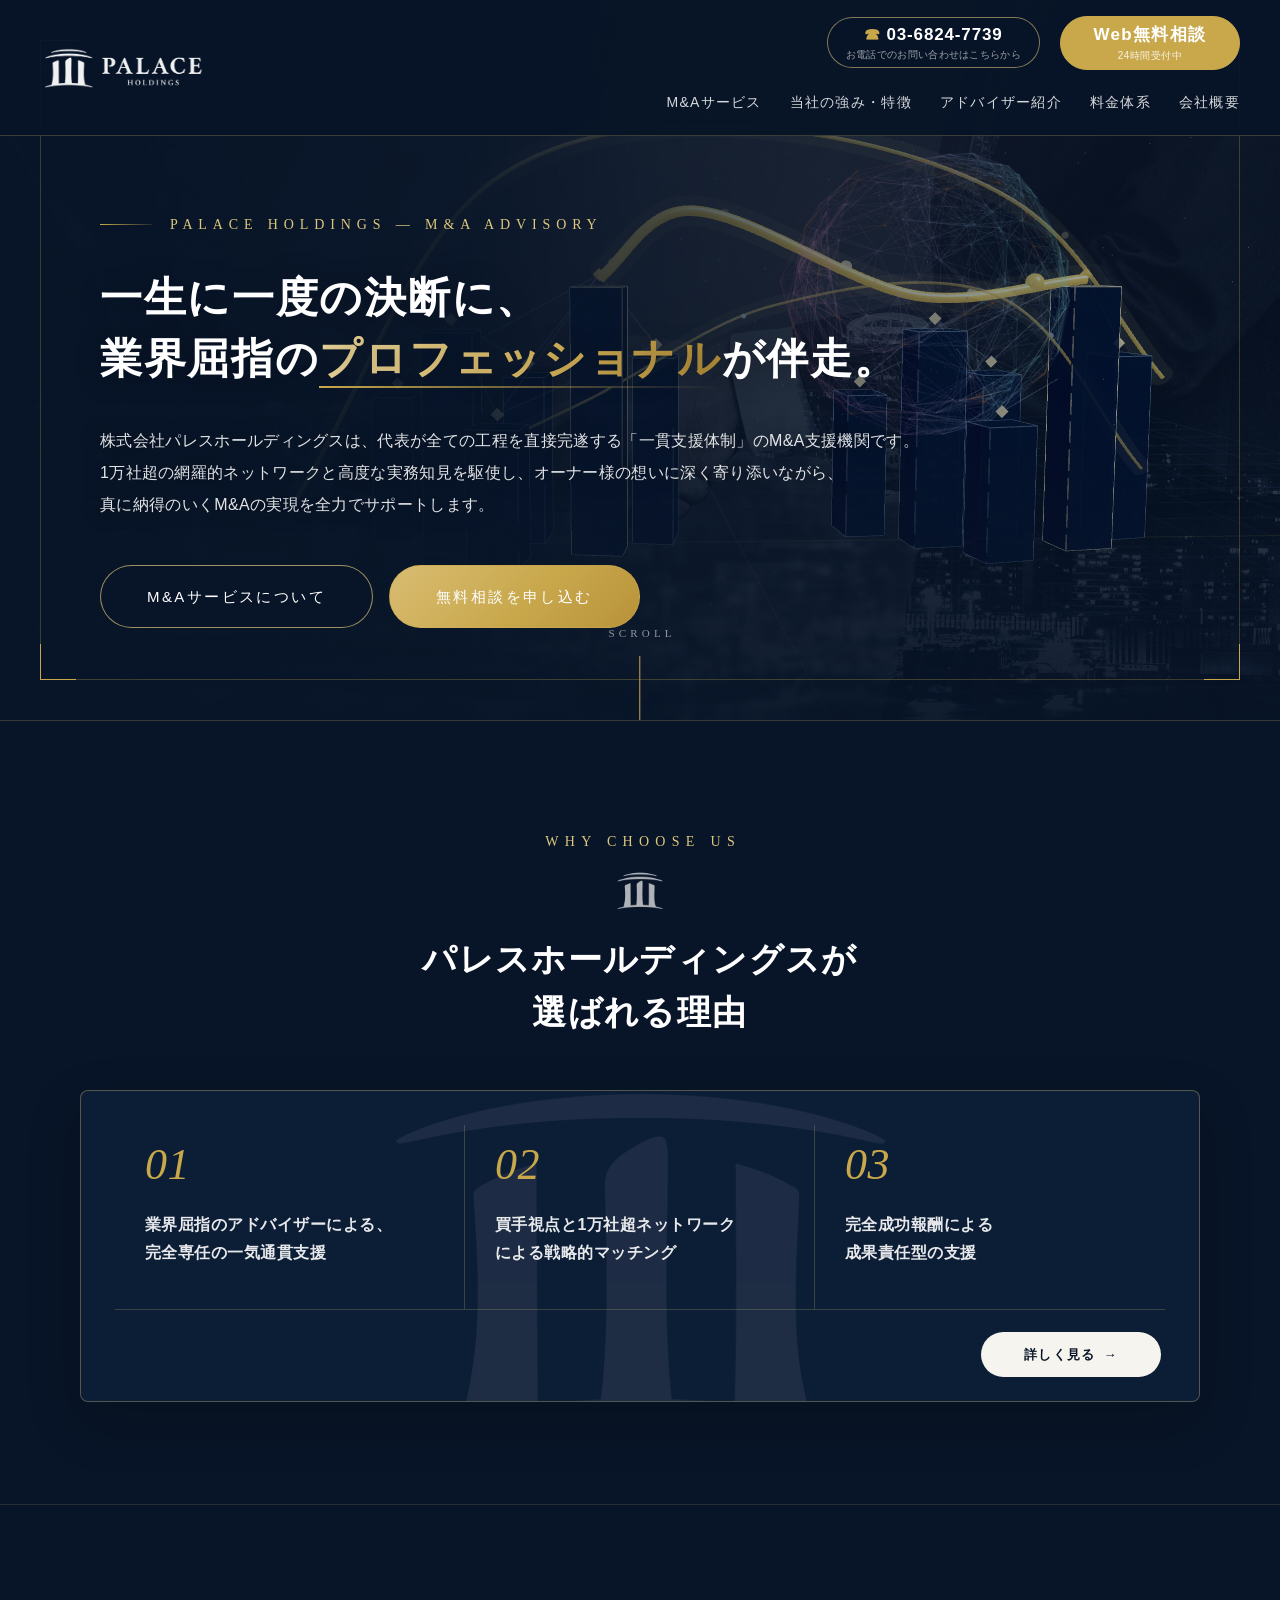
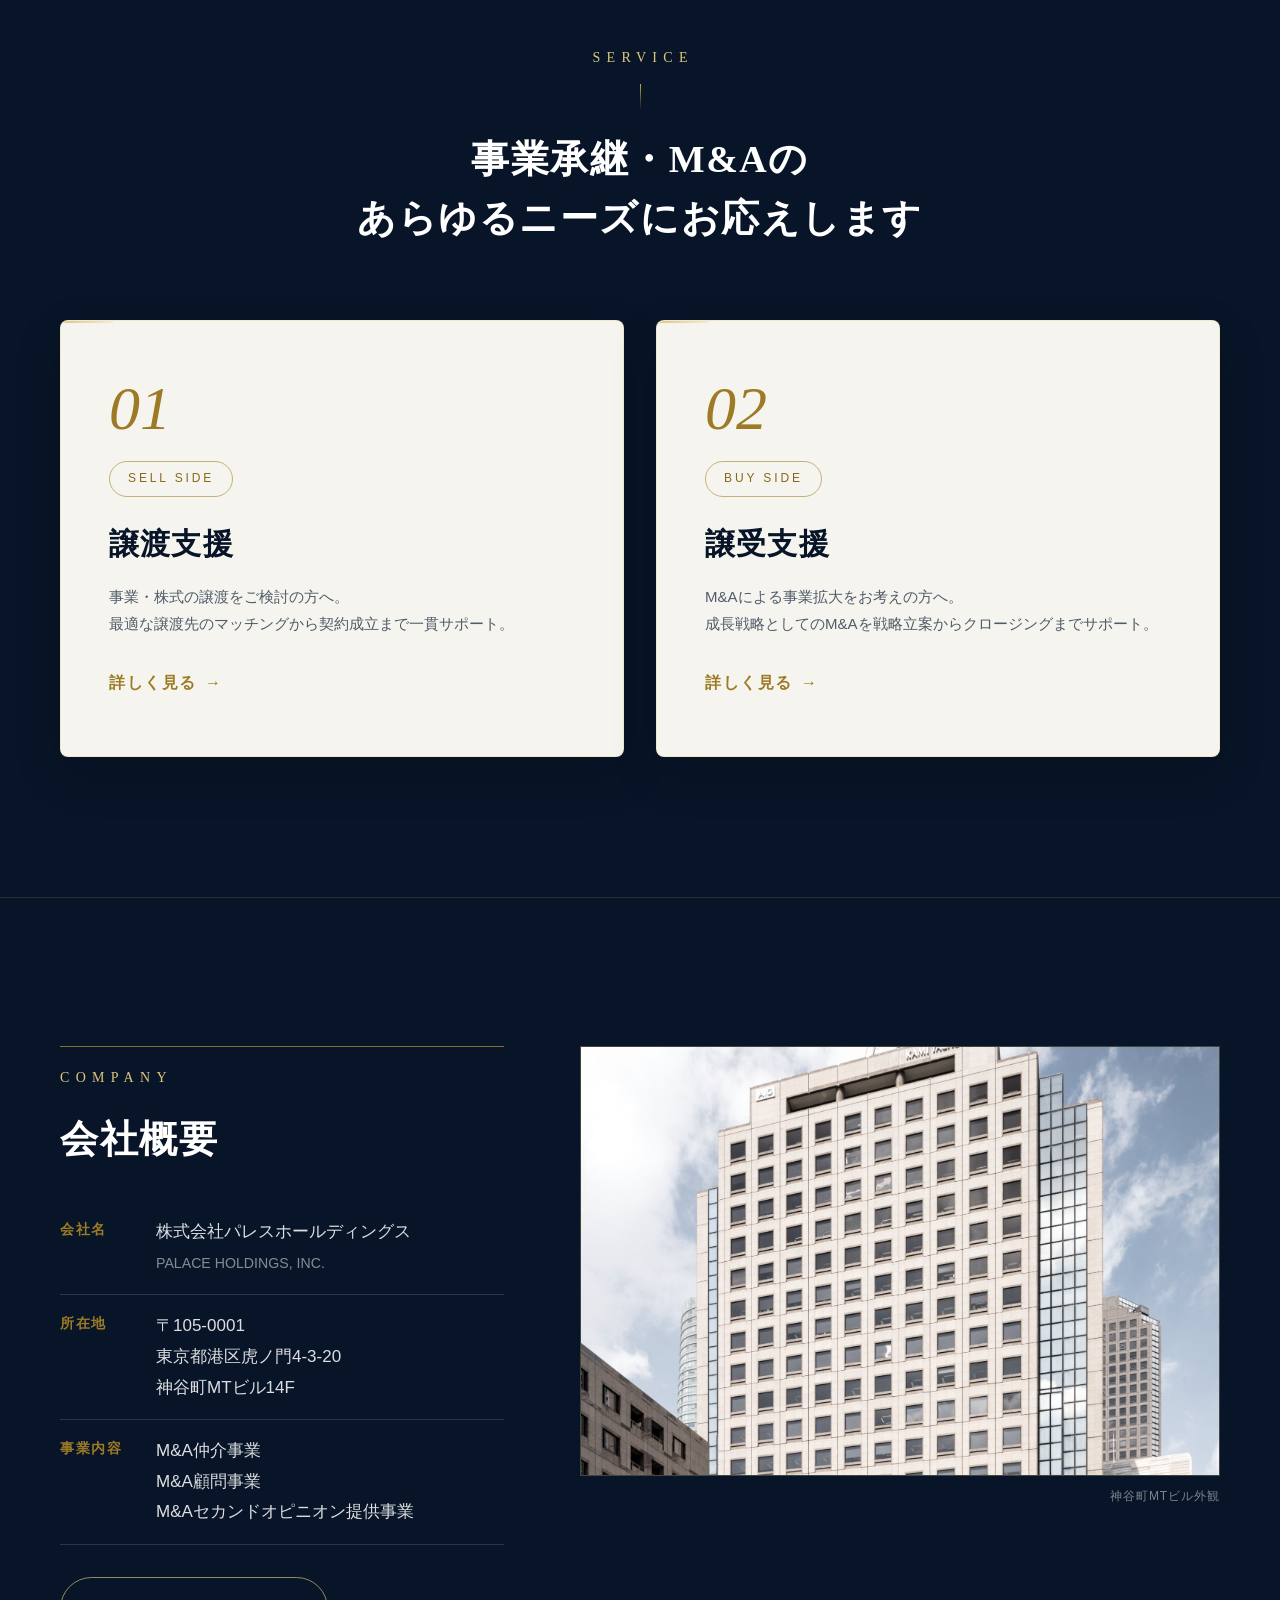
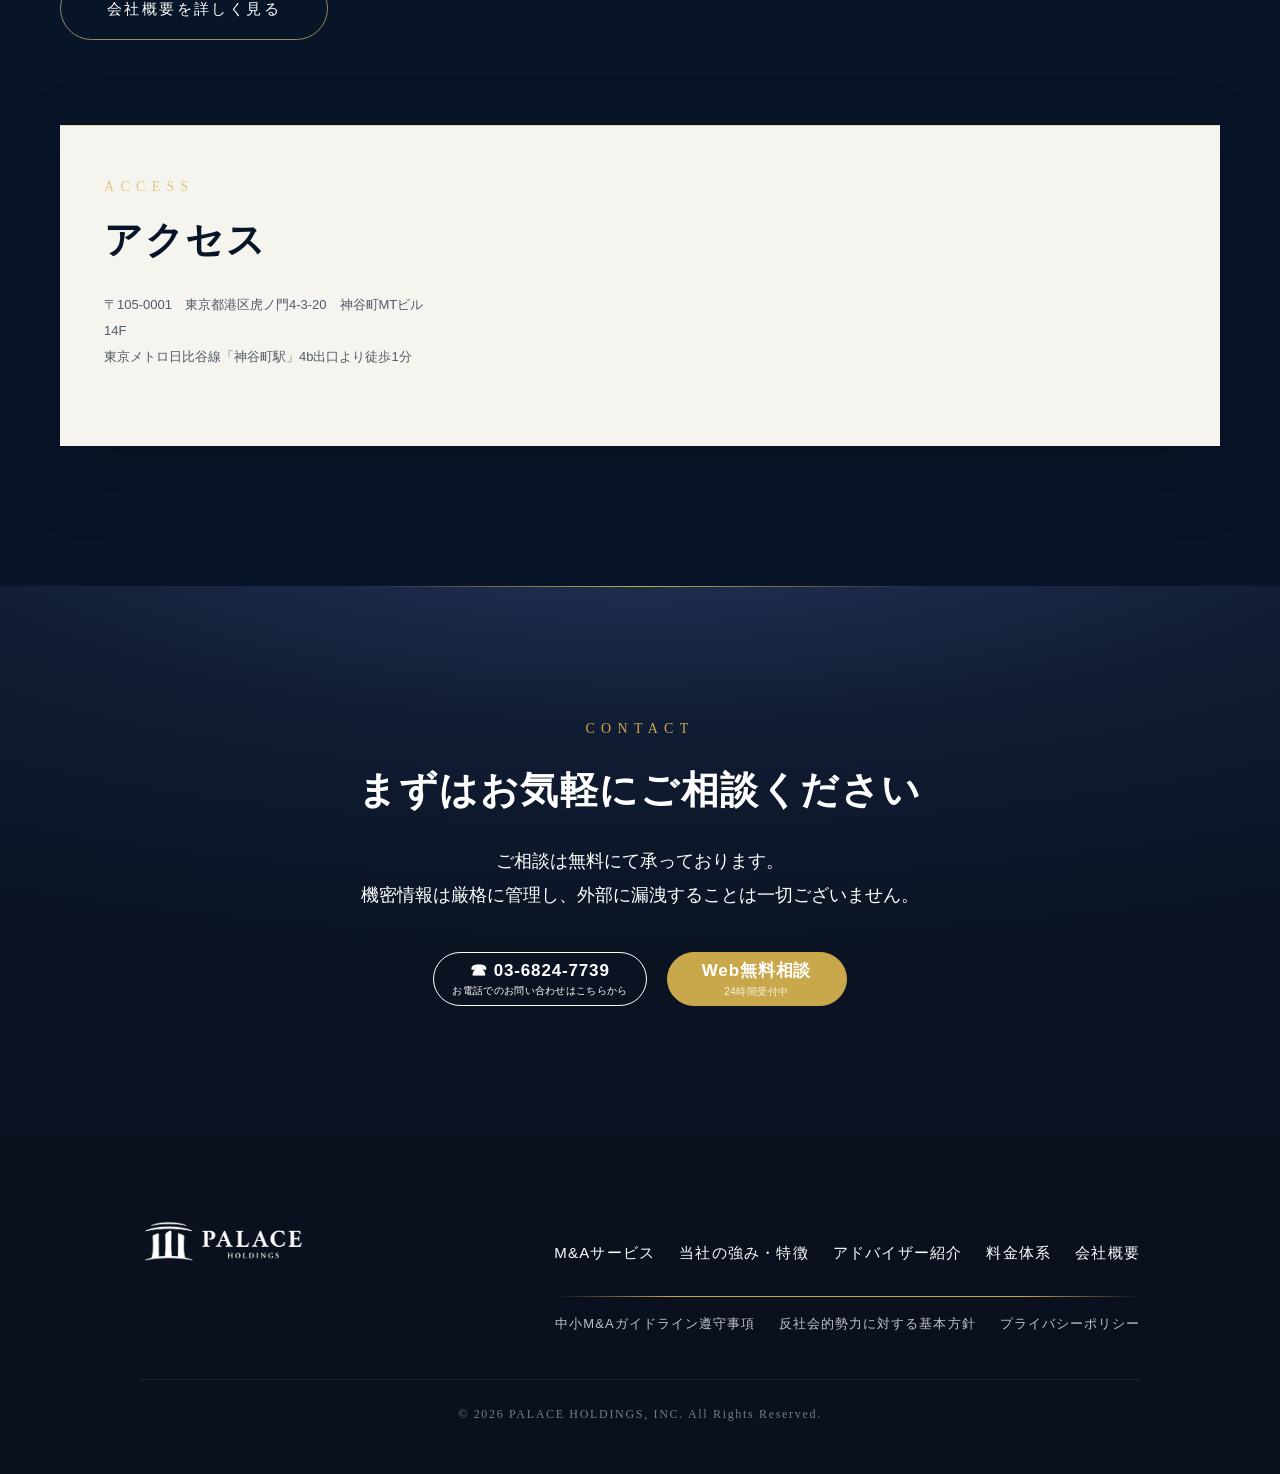
==== index.html @ 2674eb7e "Add files via upload" ====
<!DOCTYPE html>
<html lang="ja">
<head>
  <!-- Google tag (gtag.js) -->
  <script async src="https://www.googletagmanager.com/gtag/js?id=G-W23X70DLMN"></script>
  <script>
    window.dataLayer = window.dataLayer || [];
    function gtag(){dataLayer.push(arguments);}
    gtag('js', new Date());
    gtag('config', 'G-W23X70DLMN');
  </script>
  <meta charset="UTF-8">
  <meta name="viewport" content="width=device-width, initial-scale=1.0">
  <meta http-equiv="Content-Security-Policy" content="default-src 'self'; script-src 'self' 'unsafe-inline' https://www.googletagmanager.com https://www.google-analytics.com; style-src 'self' 'unsafe-inline' https://fonts.googleapis.com; font-src 'self' https://fonts.gstatic.com; img-src 'self' data: https:; frame-src https://www.google.com https://docs.google.com; connect-src 'self' https://www.google-analytics.com https://www.googletagmanager.com https://*.analytics.google.com;">
  <meta http-equiv="X-Content-Type-Options" content="nosniff">
  <meta name="referrer" content="strict-origin-when-cross-origin">
  <title>【V4プレビュー】株式会社パレスホールディングス | M&A仲介・顧問事業</title>
  <link rel="preconnect" href="https://fonts.googleapis.com">
  <link rel="preconnect" href="https://fonts.gstatic.com" crossorigin>
  <link href="https://fonts.googleapis.com/css2?family=Cormorant+Garamond:ital,wght@0,400;0,500;0,600;0,700;1,400;1,500&family=Shippori+Mincho:wght@500;600;700&family=Noto+Sans+JP:wght@400;500;700&display=swap" rel="stylesheet">
  <link rel="stylesheet" href="css/style.css">
  <link rel="stylesheet" href="css/v4-3d.css">
  <link rel="icon" type="image/png" href="assets/images/ico_PALACE_LOGO.png">
  <link rel="apple-touch-icon" href="assets/images/ico_PALACE_LOGO.png">
</head>
<body>

<header>
  <a href="index.html" class="header-logo">
    <img src="assets/images/企業ロゴ_透過_文字白.png" alt="PALACE HOLDINGS">
  </a>
  <button class="nav-toggle" id="navToggle" aria-label="メニュー"><span></span><span></span><span></span></button>
  <div class="header-right">
    <div class="header-cta">
      <div class="header-tel-block">
        <a href="tel:0368247739" class="header-tel">03-6824-7739</a>
        <span class="header-tel-sub">お電話でのお問い合わせはこちらから</span>
      </div>
      <a href="contact.html" class="header-consult-btn">Web無料相談<span class="header-consult-sub">24時間受付中</span></a>
    </div>
    <nav>
      <ul>
        <li><a href="service.html">M&amp;Aサービス</a></li>
        <li><a href="strengths.html">当社の強み・特徴</a></li>
        <li><a href="advisor.html">アドバイザー紹介</a></li>
        <li><a href="fee.html">料金体系</a></li>
        <li><a href="company.html">会社概要</a></li>
      </ul>
    </nav>
  </div>
</header>

<!-- モバイル用ナビ -->
<div class="mobile-nav" id="mobileNav">
  <ul>
    <li><a href="service.html">M&amp;Aサービス</a></li>
    <li><a href="strengths.html">当社の強み・特徴</a></li>
    <li><a href="advisor.html">アドバイザー紹介</a></li>
    <li><a href="fee.html">料金体系</a></li>
    <li><a href="company.html">会社概要</a></li>
  </ul>
  <div class="mobile-nav-cta">
    <a href="contact.html" class="mobile-nav-consult-btn">Web無料相談</a>
  </div>
</div>

<!-- HERO -->
<section class="hero">
  <div class="hero-3d" aria-hidden="true">
    <canvas id="hero3dCanvas"></canvas>
    <div class="hero-3d-fallback"><span></span><span></span></div>
  </div>
  <div class="hero-frame-border"></div>
  <div class="hero-frame-corner tl"></div><div class="hero-frame-corner tr"></div>
  <div class="hero-frame-corner bl"></div><div class="hero-frame-corner br"></div>
  <div class="hero-inner">
    <div class="hero-content">
      <p class="hero-kicker">Palace Holdings — M&amp;A Advisory</p>
      <h1 class="hero-title">
        一生に一度の決断に、<br>
        業界屈指の<span>プロフェッショナル</span>が伴走。
      </h1>
      <p class="hero-desc">
        株式会社パレスホールディングスは、代表が全ての工程を直接完遂する「一貫支援体制」のM&amp;A支援機関です。<br>
        1万社超の網羅的ネットワークと高度な実務知見を駆使し、オーナー様の想いに深く寄り添いながら、<br class="pc-only">真に納得のいくM&amp;Aの実現を全力でサポートします。
      </p>
      <div class="hero-btns">
        <a href="service.html" class="btn btn-outline-white">M&amp;Aサービスについて</a>
        <a href="contact.html" class="btn btn-gold">無料相談を申し込む</a>
      </div>
    </div>
  </div>
  <div class="hero-scroll" aria-hidden="true"><span>Scroll</span></div>
</section>

<!-- STRENGTHS -->
<section class="section strengths-section">
  <div class="section-inner">
    <div class="section-header center fade-in">
      <span class="section-label">Why Choose Us</span>
      <h2 class="section-title">パレスホールディングスが<br>選ばれる理由</h2>
    </div>
    <div class="strengths-box fade-in fade-in-delay-1">
      <div class="strengths-box-item"><span class="strengths-box-num">01</span><span class="strengths-box-copy">業界屈指のアドバイザーによる、<br class="pc-only">完全専任の一気通貫支援</span></div>
      <div class="strengths-box-item"><span class="strengths-box-num">02</span><span class="strengths-box-copy">買手視点と1万社超ネットワーク<br class="pc-only">による戦略的マッチング</span></div>
      <div class="strengths-box-item"><span class="strengths-box-num">03</span><span class="strengths-box-copy">完全成功報酬による<br class="pc-only">成果責任型の支援</span></div>
      <div style="text-align:right;margin-top:20px;"><a href="strengths.html" class="service-card-link">詳しく見る</a></div>
    </div>
  </div>
</section>

<!-- SERVICE -->
<section class="section service-section">
  <div class="section-inner">
    <div class="section-header center fade-in">
      <span class="section-label">Service</span>
      <h2 class="section-title">事業承継・M&Aの<br>あらゆるニーズにお応えします</h2>
    </div>
    <div class="service-grid">
      <div class="service-card fade-in">
        <div class="service-card-num">01</div>
        <span class="service-card-tag">SELL SIDE</span>
        <h3 class="service-card-title">譲渡支援</h3>
        <p class="service-card-sub">事業・株式の譲渡をご検討の方へ。<br>最適な譲渡先のマッチングから契約成立まで一貫サポート。</p>
        <a href="service.html#sell" class="service-card-link">詳しく見る</a>
      </div>
      <div class="service-card fade-in fade-in-delay-1">
        <div class="service-card-num">02</div>
        <span class="service-card-tag">BUY SIDE</span>
        <h3 class="service-card-title">譲受支援</h3>
        <p class="service-card-sub">M&Aによる事業拡大をお考えの方へ。<br>成長戦略としてのM&Aを戦略立案からクロージングまでサポート。</p>
        <a href="service.html#buy" class="service-card-link">詳しく見る</a>
      </div>
    </div>
  </div>
</section>

<!-- COMPANY OVERVIEW -->
<section class="section company-section">
  <div class="section-inner">
    <div class="company-grid-top">
      <div class="company-summary fade-in">
        <span class="section-label">Company</span>
        <h2 class="section-title" style="margin-bottom:32px;">会社概要</h2>
        <table class="company-table">
          <tr>
            <th>会社名</th>
            <td style="white-space:nowrap;">株式会社パレスホールディングス<br><small style="color:#999;">PALACE HOLDINGS, INC.</small></td>
          </tr>
          <tr>
            <th>所在地</th>
            <td>〒105-0001<br>東京都港区虎ノ門4-3-20<br>神谷町MTビル14F</td>
          </tr>
          <tr>
            <th>事業内容</th>
            <td style="white-space:nowrap;">M&amp;A仲介事業<br>M&amp;A顧問事業<br>M&amp;Aセカンドオピニオン提供事業</td>
          </tr>
        </table>
        <div style="margin-top:32px;">
          <a href="company.html" class="btn btn-outline-navy">会社概要を詳しく見る</a>
        </div>
      </div>
      <div class="company-access fade-in fade-in-delay-1">
        <span class="section-label">Access</span>
        <h2 class="section-title" style="margin-bottom:32px;">アクセス</h2>
        <p style="font-size:13px;color:#555;margin-bottom:12px;">〒105-0001　東京都港区虎ノ門4-3-20　神谷町MTビル14F<br>東京メトロ日比谷線「神谷町駅」4b出口より徒歩1分</p>
        <div class="company-map" style="overflow:hidden;height:280px;">
          <iframe src="https://www.google.com/maps/embed?pb=!1m18!1m12!1m3!1d3241.54827417036!2d139.74195147710373!3d35.66349963094568!2m3!1f0!2f0!3f0!3m2!1i1024!2i768!4f13.1!3m3!1m2!1s0x60188b0036cb3ebf%3A0x29ab6bb81b6a5f85!2z44ix44OR44Os44K544Ob44O844Or44OH44Kj44Oz44Kw44K5!5e0!3m2!1sja!2sjp!4v1775643351491!5m2!1sja!2sjp" width="100%" height="280" style="border:0;display:block;" allowfullscreen="" loading="lazy" referrerpolicy="no-referrer-when-downgrade"></iframe>
        </div>
      </div>
      <div class="company-visual fade-in fade-in-delay-2">
        <div class="zoom-img">
          <img src="assets/images/ビル画像.jpg" alt="神谷町MTビル">
        </div>
        <p style="font-size:12px;color:#888;margin-top:8px;text-align:center;">神谷町MTビル外観</p>
      </div>
    </div>
  </div>
</section>

<!-- CTA -->
<section class="cta-section">
  <div class="section-inner">
    <span class="section-label fade-in" style="color:var(--gold);text-align:center;display:block;">Contact</span>
    <h2 class="section-title white fade-in">まずはお気軽にご相談ください</h2>
    <p class="section-lead white fade-in fade-in-delay-1">ご相談は無料にて承っております。<br>機密情報は厳格に管理し、外部に漏洩することは一切ございません。</p>
    <div class="cta-btns" style="margin-top:40px;">
      <a href="tel:0368247739" class="cta-tel-block">
        <span class="cta-tel-num">☎ 03-6824-7739</span>
        <span>お電話でのお問い合わせはこちらから</span>
      </a>
      <a href="contact.html" class="cta-consult-btn">Web無料相談<span class="cta-consult-sub">24時間受付中</span></a>
    </div>
  </div>
</section>

<footer>
  <div class="footer-inner">
    <div class="footer-logo">
      <img src="assets/images/企業ロゴ_透過_文字白.png" alt="PALACE HOLDINGS" style="height:90px;width:auto;">
    </div>
    <nav class="footer-nav footer-nav-main">
      <a href="service.html">M&amp;Aサービス</a>
      <a href="strengths.html">当社の強み・特徴</a>
      <a href="advisor.html">アドバイザー紹介</a>
      <div class="footer-nav-inline">
        <a href="fee.html">料金体系</a>
        <a href="company.html">会社概要</a>
      </div>
    </nav>
    <nav class="footer-nav footer-nav-sub">
      <a href="guideline.html">中小M&amp;Aガイドライン遵守事項</a>
      <a href="antisocial.html">反社会的勢力に対する基本方針</a>
      <a href="privacy.html">プライバシーポリシー</a>
    </nav>
    <div class="footer-copy">© 2026 PALACE HOLDINGS, INC. All Rights Reserved.</div>
  </div>
</footer>

<a href="contact.html" class="mobile-bottom-banner">
  <span class="mbb-icon">&#9993;</span>
  <span class="mbb-text">
    <span class="mbb-sub">秘密厳守・ご相談無料</span>
    <span class="mbb-main">譲渡・譲受のお問い合わせはこちら</span>
  </span>
  <span class="mbb-arrow">&#10132;</span>
</a>

<script type="module" src="assets/js/v4-hero.js"></script>
<script>
  document.getElementById("navToggle").addEventListener("click",function(){
    document.getElementById("mobileNav").classList.toggle("open");
  });
  var mbb=document.querySelector(".mobile-bottom-banner");
  if(mbb){window.addEventListener("scroll",function(){mbb.classList.toggle("visible",window.scrollY>200);});}

  // Scroll fade-in
  var fadeEls=document.querySelectorAll(".fade-in");
  if(fadeEls.length){
    var obs=new IntersectionObserver(function(entries){
      entries.forEach(function(e){if(e.isIntersecting){e.target.classList.add("visible");obs.unobserve(e.target);}});
    },{threshold:0.15});
    fadeEls.forEach(function(el){obs.observe(el);});
  }
</script>
</body>
</html>
---- css/style.css ----
/* ===== RESET & BASE ===== */
*, *::before, *::after { box-sizing: border-box; margin: 0; padding: 0; }

/* ===== RESPONSIVE HELPERS ===== */
.sp-only { display: none; }
.pc-only { display: inline; }
@media (max-width: 900px) {
  .sp-only { display: inline; }
  .pc-only { display: none; }
}

/* ===== HOVER ZOOM IMAGE ===== */
.zoom-img {
  overflow: hidden;
  display: block;
}
.zoom-img img {
  transition: transform 0.6s cubic-bezier(0.2, 0.8, 0.2, 1);
  display: block;
  width: 100%;
}
.zoom-img:hover img {
  transform: scale(1.08);
}


/* ===== SCROLL FADE-IN ===== */
.fade-in {
  opacity: 0;
  transform: translateY(30px);
  transition: opacity 0.8s ease, transform 0.8s ease;
}
.fade-in.visible {
  opacity: 1;
  transform: translateY(0);
}
.fade-in-delay-1 { transition-delay: 0.15s; }
.fade-in-delay-2 { transition-delay: 0.3s; }
.fade-in-delay-3 { transition-delay: 0.45s; }

:root {
  --navy: #1B2A4A;
  --navy-light: #243660;
  --navy-deep: #101C33;
  --ink: #0B1322;
  --gold: #C9A84C;
  --gold-light: #e0c070;
  --gold-champagne: #DCC078;
  --white: #FFFFFF;
  --gray-light: #F6F4EE;
  --paper: #F6F4EE;
  --gray: #888;
  --text: #333;
  --hairline: rgba(11, 19, 34, 0.09);
  --font-ja: 'Noto Sans JP', 'Hiragino Kaku Gothic ProN', sans-serif;
  --font-en: 'Cormorant Garamond', 'Georgia', serif;
  --font-serif-ja: 'Shippori Mincho', 'Yu Mincho', 'Hiragino Mincho ProN', serif;
  --font-num: 'Arial', 'Helvetica Neue', sans-serif;
}

html { scroll-behavior: smooth; }

body {
  font-family: var(--font-ja);
  color: var(--text);
  line-height: 1.8;
  font-size: 22px;
}

img { max-width: 100%; display: block; }
a { text-decoration: none; color: inherit; }
ul { list-style: none; }

/* ===== TYPOGRAPHY ===== */
.en { font-family: var(--font-en); }
.section-label {
  font-family: var(--font-en);
  font-size: 22px;
  font-weight: 400;
  letter-spacing: 0.3em;
  color: var(--gold);
  text-transform: uppercase;
  display: block;
  margin-bottom: 16px;
}
.section-title {
  font-size: 34px;
  font-weight: 700;
  color: var(--navy);
  line-height: 1.5;
  margin-bottom: 24px;
}
.section-title.white { color: var(--white); }
.section-lead {
  font-size: 18px;
  color: #555;
  line-height: 1.9;
  max-width: 600px;
}
.section-lead.white { color: var(--white); }

/* ===== BUTTON ===== */
.btn {
  display: inline-block;
  padding: 18px 48px;
  font-size: 17px;
  font-weight: 700;
  letter-spacing: 0.1em;
  border: 1px solid transparent;
  border-radius: 60px;
  cursor: pointer;
  transition: transform 0.3s ease, box-shadow 0.3s ease, background 0.3s ease, color 0.3s ease, border-color 0.3s ease;
  font-family: var(--font-ja);
}
.btn:hover {
  transform: scale(1.04);
  box-shadow: 0 10px 28px rgba(0,0,0,0.22);
}

/* 全ボタン共通の hover 拡大効果 */
.header-tel-block,
.header-consult-btn,
.cta-tel-block,
.cta-consult-btn {
  transition: transform 0.3s ease, box-shadow 0.3s ease, background 0.3s ease, border-color 0.3s ease, color 0.3s ease;
}
.header-tel-block:hover,
.header-consult-btn:hover,
.cta-tel-block:hover,
.cta-consult-btn:hover {
  transform: scale(1.04);
  box-shadow: 0 10px 28px rgba(0,0,0,0.22);
}
.btn-gold {
  background: var(--gold);
  color: var(--white);
  border-color: var(--gold);
}
.btn-gold:hover {
  background: var(--gold-light);
  border-color: var(--gold-light);
}
.btn-outline-white {
  background: transparent;
  color: var(--white);
  border-color: var(--white);
}
.btn-outline-white:hover {
  background: var(--white);
  color: var(--navy);
}
.btn-outline-navy {
  background: transparent;
  color: var(--navy);
  border-color: var(--navy);
}
.btn-outline-navy:hover {
  background: var(--navy);
  color: var(--white);
}

/* ===== HEADER ===== */
header {
  position: fixed;
  top: 0; left: 0; right: 0;
  z-index: 100;
  background: var(--white);
  display: flex;
  align-items: center;
  padding: 0 40px;
  justify-content: space-between;
  box-shadow: 0 2px 20px rgba(0,0,0,0.08);
  min-height: 60px;
}
.header-logo {
  display: flex;
  align-items: center;
  flex-shrink: 0;
}
.header-logo img {
  height: 50px;
  width: auto;
  display: block;
}
/* 右側ブロック（ナビ＋CTA）*/
.header-right {
  display: flex;
  flex-direction: column;
  align-items: flex-end;
  gap: 10px;
  padding: 16px 0;
}
nav ul {
  display: flex;
  gap: 28px;
  align-items: center;
}
nav ul li a {
  color: var(--navy);
  font-size: 16px;
  font-weight: 500;
  letter-spacing: 0.05em;
  transition: color 0.2s;
  white-space: nowrap;
}
nav ul li a:hover { color: var(--gold); }
/* ヘッダー CTAブロック */
.header-cta {
  display: flex;
  align-items: center;
  gap: 20px;
}
.header-tel-block {
  text-align: center;
  line-height: 1.3;
  border: 2px solid var(--navy);
  border-radius: 60px;
  padding: 6px 18px;
  display: flex;
  flex-direction: column;
  align-items: center;
  justify-content: center;
  min-height: 44px;
  min-width: 180px;
  transition: all 0.4s ease;
}
.header-tel {
  font-family: var(--font-ja);
  font-size: 17px;
  color: var(--navy);
  font-weight: 700;
  letter-spacing: 0.05em;
  display: block;
}
.header-tel::before { content: '☎ '; color: var(--gold); font-size: 16px; }
.header-tel:hover { color: var(--gold); }
.header-tel-sub {
  display: block;
  font-size: 10px;
  color: #555;
  margin-top: 2px;
  letter-spacing: 0.03em;
  white-space: nowrap;
}
.header-consult-btn {
  background: var(--navy);
  color: var(--white);
  padding: 6px 18px;
  font-size: 17px;
  font-weight: 700;
  letter-spacing: 0.05em;
  transition: all 0.4s ease;
  display: flex;
  flex-direction: column;
  align-items: center;
  justify-content: center;
  text-align: center;
  border: 2px solid var(--navy);
  border-radius: 60px;
  line-height: 1.4;
  min-height: 44px;
  min-width: 180px;
}
.header-consult-btn:hover { background: var(--gold); border-color: var(--gold); }
.header-consult-sub {
  display: block;
  font-size: 10px;
  font-weight: 400;
  letter-spacing: 0.05em;
  color: var(--white);
  margin-top: 2px;
}

/* ===== HERO ===== */
.hero {
  min-height: 100vh;
  display: flex;
  align-items: center;
  position: relative;
  overflow: hidden;
  padding-top: 120px;
  background: #0E1626;
  color: var(--white);
}
.hero::before {
  content: '';
  position: absolute;
  top: 0; left: 0; right: 0; bottom: 0;
  background: url('../assets/images/handshake-cityscape.jpg') center 30% / cover no-repeat;
  filter: saturate(0.45) contrast(1.05) brightness(0.78) hue-rotate(-15deg);
  animation: heroKenBurns 20s ease-out infinite alternate;
  transition: transform 0.8s ease, filter 0.8s ease;
  z-index: 0;
}
.hero:hover::before {
  transform: scale(1.05);
}
.hero::after {
  content: '';
  position: absolute;
  top: 0; left: 0; right: 0; bottom: 0;
  background:
    linear-gradient(180deg, rgba(14,22,38,0.55) 0%, rgba(14,22,38,0.20) 40%, rgba(14,22,38,0.85) 100%),
    linear-gradient(90deg, rgba(14,22,38,0.88) 0%, rgba(14,22,38,0.45) 45%, rgba(14,22,38,0.05) 75%);
  z-index: 0;
}
@keyframes heroKenBurns {
  from { transform: scale(1.0); }
  to { transform: scale(1.08); }
}

/* Gold corner frame */
.hero-frame-border { position: absolute; inset: 32px; border: 1px solid rgba(201,168,76,0.35); pointer-events: none; z-index: 2; }
.hero-frame-corner { position: absolute; width: 24px; height: 24px; border: 2px solid var(--gold); z-index: 2; pointer-events: none; }
.hero-frame-corner.tl { top: 32px; left: 32px; border-right: 0; border-bottom: 0; }
.hero-frame-corner.tr { top: 32px; right: 32px; border-left: 0; border-bottom: 0; }
.hero-frame-corner.bl { bottom: 32px; left: 32px; border-right: 0; border-top: 0; }
.hero-frame-corner.br { bottom: 32px; right: 32px; border-left: 0; border-top: 0; }

.hero-inner {
  max-width: 1400px;
  margin: 0 auto;
  padding: 80px 100px;
  width: 100%;
  position: relative;
  z-index: 3;
}
.hero-content { max-width: 1000px; }
.hero-title {
  font-size: clamp(32px, 3.2vw, 46px);
  font-weight: 700;
  color: var(--white);
  line-height: 1.45;
  margin-bottom: 32px;
  letter-spacing: 0.02em;
  opacity: 0;
  animation: heroSlideUp 1.2s cubic-bezier(0.2, 0.8, 0.2, 1) 0.4s forwards;
}
.hero-title span { color: var(--gold); position: relative; }
.hero-title span::after { content: ''; position: absolute; left: 0; right: 0; bottom: -6px; height: 2px; background: linear-gradient(to right, var(--gold), transparent); }
@keyframes heroSlideUp {
  from { opacity: 0; transform: translateY(40px); }
  to { opacity: 1; transform: translateY(0); }
}
.hero-desc {
  color: rgba(255,255,255,0.92);
  font-size: 16px;
  line-height: 2.0;
  margin-bottom: 44px;
  max-width: 860px;
  text-shadow: 0 1px 20px rgba(0,0,0,0.4);
  opacity: 0;
  animation: heroSlideUp 1.2s cubic-bezier(0.2, 0.8, 0.2, 1) 0.8s forwards;
}
.hero-btns {
  display: flex;
  gap: 16px;
  flex-wrap: wrap;
  opacity: 0;
  animation: heroSlideUp 1.2s cubic-bezier(0.2, 0.8, 0.2, 1) 1.2s forwards;
}
.btn-cta-hero {
  background: var(--navy);
  color: var(--white);
  border-color: var(--navy);
  font-size: 20px;
  padding: 20px 48px;
  letter-spacing: 0.08em;
  width: 100%;
  text-align: center;
  max-width: 560px;
}
.btn-cta-hero:hover { background: var(--navy-light); border-color: var(--navy-light); }
/* ===== SECTION BASE ===== */
.section { padding: 120px 60px; }
.section-inner { max-width: 1200px; margin: 0 auto; }
.section-header { margin-bottom: 60px; }
.section-header.center { text-align: center; }
.section-header.center .section-lead { margin: 0 auto; }

/* ===== SERVICE ===== */
.service-section { background: var(--white); }
.service-grid {
  display: grid;
  grid-template-columns: 1fr 1fr;
  gap: 32px;
}
.service-card {
  background: var(--navy);
  padding: 48px 40px;
  border-radius: 12px;
  position: relative;
  overflow: hidden;
  transition: transform 0.4s ease, box-shadow 0.4s ease;
}
.service-card:hover { transform: translateY(-6px); box-shadow: 0 12px 40px rgba(0,0,0,0.15); }
.service-card::before {
  content: '';
  position: absolute;
  bottom: 0; right: 0;
  width: 120px; height: 120px;
  background: rgba(201, 168, 76, 0.08);
  border-radius: 50%;
  transform: translate(30%, 30%);
}
.service-card-num {
  font-family: var(--font-num);
  font-size: 48px;
  color: var(--gold);
  font-weight: 700;
  line-height: 1;
  margin-bottom: 16px;
}
.service-card-tag {
  display: inline-block;
  background: var(--gold);
  color: var(--white);
  font-size: 14px;
  letter-spacing: 0.15em;
  padding: 5px 16px;
  border-radius: 4px;
  margin-bottom: 20px;
}
.service-card-title {
  font-size: 28px;
  font-weight: 700;
  color: var(--white);
  margin-bottom: 12px;
}
.service-card-sub {
  font-size: 14px;
  color: var(--white);
  margin-bottom: 24px;
  line-height: 1.8;
}
.service-card-link {
  display: inline-flex;
  align-items: center;
  gap: 8px;
  color: var(--gold);
  font-size: 16px;
  font-weight: 700;
  letter-spacing: 0.1em;
  transition: gap 0.2s;
}
.service-card-link:hover { gap: 14px; }
.service-card-link::after { content: '→'; }

/* ===== STRENGTHS ===== */
.strengths-section { background: var(--gray-light); }
.strengths-lead { font-size: 20px; font-weight: 700; color: var(--navy); line-height: 2; margin-bottom: 16px; }
.strengths-lead-sub { font-size: 18px; color: var(--text); line-height: 2; margin-bottom: 60px; }
.strength-item { margin-bottom: 60px; padding-bottom: 60px; border-bottom: 1px solid #ddd; }
.strength-item:last-child { border-bottom: none; margin-bottom: 0; padding-bottom: 60px; }
.strength-num { font-family: var(--font-num); font-size: 48px; font-weight: 700; color: var(--gold); line-height: 1; margin-bottom: 12px; }
.strength-num-label { font-size: 18px; letter-spacing: 0.15em; text-transform: uppercase; margin-right: 8px; vertical-align: baseline; }
.strength-title { font-size: 26px; font-weight: 700; color: var(--navy); margin-bottom: 24px; line-height: 1.5; border-left: 4px solid var(--gold); padding-left: 16px; }
.strength-body p { font-size: 18px; color: #555; line-height: 2; margin-bottom: 16px; }
.strength-body p:last-child { margin-bottom: 0; }
.strengths-box {
  background: var(--white);
  border-top: 3px solid var(--gold);
  padding: 48px;
  border-radius: 12px;
  box-shadow: 0 4px 24px rgba(0,0,0,0.06);
  max-width: 800px;
  margin: 0 auto;
}
.strengths-box-item {
  font-size: 20px;
  font-weight: 700;
  color: var(--navy);
  padding: 20px 0;
  border-bottom: 1px solid #eee;
  line-height: 1.6;
}
.strengths-box-item:last-of-type { border-bottom: none; }
.strengths-box-num {
  font-family: var(--font-num);
  font-size: 34px;
  font-weight: 700;
  color: var(--gold);
  margin-right: 16px;
  vertical-align: middle;
}
.strengths-grid {
  display: grid;
  grid-template-columns: repeat(3, 1fr);
  gap: 32px;
}
.strength-item {
  background: var(--white);
  padding: 40px 32px;
  border-top: 3px solid var(--gold);
  border-radius: 12px;
  box-shadow: 0 4px 24px rgba(0,0,0,0.06);
  transition: transform 0.4s ease, box-shadow 0.4s ease;
}
.strength-item:hover { transform: translateY(-4px); box-shadow: 0 8px 32px rgba(0,0,0,0.1); }
.strength-num {
  font-family: var(--font-num);
  font-size: 42px;
  color: var(--gold);
  font-weight: 700;
  margin-bottom: 16px;
  line-height: 1;
}
.strength-title {
  font-size: 20px;
  font-weight: 700;
  color: var(--navy);
  margin-bottom: 12px;
}
.strength-desc { font-size: 17px; color: #666; line-height: 1.9; }

/* ===== COMPANY ===== */
.company-section { background: var(--white); }
.company-grid {
  display: grid;
  grid-template-columns: 1fr 1fr;
  gap: 80px;
  align-items: start;
}
.company-table { width: 100%; border-collapse: collapse; }
.company-table tr { border-bottom: 1px solid #eee; }
.company-table th {
  padding: 16px 0;
  text-align: left;
  font-size: 16px;
  color: var(--navy);
  font-weight: 600;
  width: 140px;
  vertical-align: top;
}
.company-table td {
  padding: 16px 0;
  font-size: 17px;
  color: #555;
  line-height: 1.8;
}
/* トップページ会社概要3カラム */
.company-grid-top {
  display: grid;
  grid-template-columns: 1fr 1fr 1fr;
  gap: 48px;
  align-items: start;
}

/* ===== CTA ===== */
.cta-section {
  background: var(--navy);
  text-align: center;
  padding: 60px 60px;
}
.cta-section .section-title { color: var(--white); }
.cta-section .section-lead { color: var(--white); margin: 0 auto 40px; }
.cta-btns { display: flex; justify-content: center; gap: 20px; flex-wrap: wrap; }
.cta-consult-btn {
  background: var(--gold);
  color: var(--white);
  border: 2px solid var(--gold);
  border-radius: 60px;
  padding: 6px 18px;
  font-size: 17px;
  font-weight: 700;
  letter-spacing: 0.05em;
  display: flex;
  flex-direction: column;
  align-items: center;
  justify-content: center;
  text-align: center;
  min-height: 44px;
  min-width: 180px;
  line-height: 1.4;
  transition: all 0.3s;
}
.cta-consult-btn:hover { background: var(--navy-light); border-color: var(--navy-light); }
.cta-consult-sub { display: block; font-size: 10px; font-weight: 400; letter-spacing: 0.05em; color: rgba(255,255,255,0.85); margin-top: 2px; }
.cta-tel-block {
  text-align: center;
  line-height: 1.3;
  border: 2px solid var(--white);
  border-radius: 60px;
  padding: 6px 18px;
  display: flex;
  flex-direction: column;
  align-items: center;
  justify-content: center;
  min-height: 44px;
  min-width: 180px;
  transition: all 0.3s;
  cursor: pointer;
  text-decoration: none;
  color: var(--white);
}
.cta-tel-block:hover { background: var(--navy-light); border-color: var(--navy-light); }
.cta-tel-block span { display: block; font-size: 10px; color: var(--white); margin-top: 2px; letter-spacing: 0.03em; white-space: nowrap; }
.cta-tel-block .cta-tel-num { font-family: var(--font-ja); font-size: 17px; color: var(--white); font-weight: 700; letter-spacing: 0.05em; margin-top: 0; }

/* ===== FOOTER ===== */
footer {
  background: #111B2E;
  color: rgba(255,255,255,0.7);
  padding: 48px 120px;
}
.footer-logo img {
  height: 50px !important;
  width: auto;
  filter: brightness(0) invert(1);
}
.footer-inner {
  max-width: 1000px;
  margin: 0 auto;
  display: flex;
  justify-content: space-between;
  align-items: center;
  flex-wrap: wrap;
  gap: 20px;
}
.footer-nav { display: inline-flex; gap: 12px 24px; flex-wrap: wrap; width: auto; max-width: 100%; margin-left: auto; justify-content: flex-end; align-self: flex-end; }
.footer-nav a {
  font-size: 18px;
  font-weight: 500;
  letter-spacing: 0.05em;
  color: var(--white);
  transition: opacity 0.2s;
}
.footer-nav a:hover { opacity: 0.7; }
.footer-nav-sub a { font-size: 15px; }
.footer-nav-sub {
  position: relative;
  margin-top: 10px;
  padding-top: 16px;
}
.footer-nav-sub::before {
  content: '';
  position: absolute;
  top: 0;
  left: 0;
  right: 0;
  height: 1px;
  background: linear-gradient(to right, transparent, var(--gold) 20%, var(--gold) 80%, transparent);
}
.footer-nav-inline { display: contents; }
.footer-copy { font-size: 13px; letter-spacing: 0.05em; width: 100%; text-align: center; margin-top: 24px; padding-top: 24px; border-top: 1px solid rgba(255,255,255,0.08); color: var(--white); }

/* ===== PAGE HERO (subpages) ===== */
.page-hero {
  background: linear-gradient(135deg, var(--navy), var(--navy-light));
  padding: 180px 60px 80px;
  text-align: center;
}
.page-hero-label {
  font-family: var(--font-en);
  font-size: 22px;
  font-weight: 700;
  letter-spacing: 0.4em;
  color: var(--gold);
  text-transform: uppercase;
  display: block;
  margin-bottom: 16px;
}
.page-hero-title {
  font-size: 40px;
  font-weight: 700;
  color: var(--white);
}

/* ===== GUIDELINE ===== */
.guideline-section { background: var(--white); }
.guideline-intro {
  background: var(--gray-light);
  border-left: 4px solid var(--gold);
  padding: 28px 32px;
  margin-bottom: 48px;
  font-size: 18px;
  line-height: 1.9;
  color: #444;
}
.guideline-block { margin-bottom: 48px; }
.guideline-block-title {
  font-size: 20px;
  font-weight: 700;
  color: var(--navy);
  border-bottom: 2px solid var(--gold);
  padding-bottom: 10px;
  margin-bottom: 20px;
}
.guideline-list { padding-left: 0; }
.guideline-list li {
  padding: 10px 0 10px 28px;
  border-bottom: 1px solid #eee;
  font-size: 17px;
  color: #555;
  line-height: 1.8;
  position: relative;
}
.guideline-list li::before {
  content: attr(data-num);
  position: absolute;
  left: 0;
  color: var(--gold);
  font-weight: 700;
  font-size: 16px;
}
.guideline-sign {
  margin-top: 60px;
  text-align: right;
  font-size: 16px;
  color: #555;
  line-height: 2;
}

/* ===== CONTACT FORM ===== */
.contact-section { background: var(--gray-light); }
.contact-layout {
  display: grid;
  grid-template-columns: 1fr 1.5fr;
  gap: 60px;
  align-items: start;
}
.contact-info { padding-top: 8px; }
.contact-info-item {
  margin-bottom: 28px;
  padding-bottom: 20px;
  border-bottom: 1px solid #e0e0e0;
}
.contact-info-label {
  font-family: var(--font-en);
  font-size: 13px;
  letter-spacing: 0.25em;
  color: var(--gold);
  margin-bottom: 6px;
}
.contact-info-value {
  font-size: 18px;
  color: var(--navy);
  font-weight: 600;
  line-height: 1.8;
}
a.contact-info-value:hover { color: var(--gold); }
.contact-form-wrap {
  background: var(--white);
  padding: 60px;
  border-radius: 12px;
}
.form-group { margin-bottom: 28px; }
.form-label {
  display: block;
  font-size: 16px;
  font-weight: 600;
  color: var(--navy);
  margin-bottom: 8px;
  letter-spacing: 0.05em;
}
.form-label .required {
  display: inline-block;
  background: var(--gold);
  color: var(--white);
  font-size: 12px;
  padding: 2px 6px;
  margin-left: 8px;
  letter-spacing: 0.05em;
}
.form-input, .form-select, .form-textarea {
  width: 100%;
  padding: 12px 16px;
  border: 1px solid #ddd;
  font-family: var(--font-ja);
  font-size: 17px;
  color: var(--text);
  outline: none;
  transition: border-color 0.2s;
  background: var(--white);
}
.form-input:focus, .form-select:focus, .form-textarea:focus {
  border-color: var(--navy);
}
.form-textarea { resize: vertical; min-height: 140px; }
.form-submit { text-align: center; margin-top: 40px; }
.form-submit .btn { min-width: 200px; padding: 16px 48px; font-size: 18px; }

/* ===== PRIVACY ===== */
.privacy-section { background: var(--white); }
.privacy-content { max-width: 800px; margin: 0 auto; }
.privacy-block { margin-bottom: 40px; }
.privacy-block h2 { font-size: 20px; font-weight: 700; color: var(--navy); margin-bottom: 12px; }
.privacy-block p, .privacy-block li { font-size: 17px; color: #555; line-height: 1.9; }
.privacy-block ul { padding-left: 20px; list-style: disc; }
.privacy-block ul li { margin-bottom: 6px; }

/* ===== HAMBURGER (PC非表示) ===== */
.nav-toggle { display: none; }
.mobile-nav { display: none; }

/* ===== HERO CONTACT FORM ===== */
.hero-image {
  align-self: center;
  overflow: hidden;
  border-radius: 4px;
}
.hero-form {
  background: rgba(255,255,255,0.97);
  padding: 36px 32px;
  align-self: center;
}
.hero-form-title {
  font-size: 18px;
  font-weight: 700;
  color: var(--navy);
  margin-bottom: 4px;
  line-height: 1.4;
}
.hero-form-sub {
  font-size: 12px;
  color: #888;
  margin-bottom: 20px;
  padding-bottom: 16px;
  border-bottom: 1px solid #eee;
}
.hero-form .form-group { margin-bottom: 14px; }
.hero-form .form-label { font-size: 12px; margin-bottom: 5px; }
.hero-form .form-input,
.hero-form .form-select { padding: 9px 12px; font-size: 13px; }
.hero-form .form-submit { margin-top: 18px; }
.hero-form .form-submit .btn { width: 100%; text-align: center; padding: 14px; font-size: 14px; letter-spacing: 0.08em; }
.hero-form-note { font-size: 11px; color: #bbb; text-align: center; margin-top: 10px; }
.hero-form-note a { color: var(--navy); text-decoration: underline; }

/* ===== ADVISOR ===== */
.advisor-section { background: var(--white); padding: 80px 60px; }
.advisor-inner { max-width: 1000px; margin: 0 auto; }
.advisor-catch { font-size: 22px; font-weight: 700; color: var(--navy); line-height: 1.6; margin-bottom: 16px; padding-bottom: 0; border-bottom: none; letter-spacing: 0.02em; white-space: nowrap; }
.advisor-catch::before { content: '\300C'; }
.advisor-catch::after { content: '\300D'; }
.advisor-catch-sub { font-size: 15px; font-weight: 400; color: var(--navy); line-height: 1.8; margin-top: 0; margin-bottom: 48px; padding-bottom: 32px; border-bottom: 2px solid var(--gold); letter-spacing: 0.02em; white-space: nowrap; }
.advisor-profile { display: grid; grid-template-columns: 200px 1fr; gap: 48px; margin-bottom: 60px; }
.advisor-photo { width: 200px; height: 240px; flex-shrink: 0; }
.advisor-title { font-size: 15px; color: var(--navy); font-weight: 700; letter-spacing: 0.1em; margin-bottom: 8px; }
.advisor-name { font-size: 36px; font-weight: 700; color: var(--navy); margin-bottom: 4px; letter-spacing: 0.05em; }
.advisor-name-en { font-family: var(--font-en); font-size: 18px; color: var(--navy); font-weight: 700; letter-spacing: 0.15em; margin-bottom: 24px; }
.advisor-message { font-size: 18px; color: #444; line-height: 2.1; }
.advisor-message p { margin-bottom: 1.5em; }
.advisor-career { background: var(--gray-light); padding: 48px; }
.advisor-career-title { font-size: 20px; font-weight: 700; color: var(--navy); margin-bottom: 24px; padding-bottom: 12px; border-bottom: 2px solid var(--gold); }
.advisor-career p { font-size: 17px; color: #555; line-height: 2; margin-bottom: 1.2em; }
.advisor-results { margin-top: 40px; display: grid; grid-template-columns: 1fr 1fr; gap: 32px; }
.advisor-result-box { background: var(--white); padding: 28px 32px; border-top: 3px solid var(--gold); }
.advisor-result-box h4 { font-size: 18px; font-weight: 700; color: var(--navy); margin-bottom: 16px; }
.advisor-result-box ul { padding: 0; }
.advisor-result-box ul li { font-size: 17px; color: #555; padding: 6px 0 6px 20px; position: relative; border-bottom: 1px solid #f0f0f0; line-height: 1.7; }
.advisor-result-box ul li::before { content: '\30FB'; position: absolute; left: 0; color: var(--gold); }

/* ===== FEE ===== */
.fee-section { background: var(--white); padding: 80px 60px; }
.fee-inner { max-width: 1000px; margin: 0 auto; }
.fee-hero-box { background: var(--navy); padding: 48px; text-align: center; margin-bottom: 60px; }
.fee-hero-box h2 { font-size: 32px; font-weight: 700; color: var(--white); margin-bottom: 12px; }
.fee-hero-box p { color: var(--white); font-size: 18px; }
.fee-free-items { display: grid; grid-template-columns: repeat(4, 1fr); gap: 16px; margin-top: 32px; }
.fee-free-item { text-align: center; background: rgba(255,255,255,0.08); border: 1px solid rgba(255,255,255,0.12); padding: 24px 16px; }
.fee-free-item .icon { font-size: 28px; color: var(--gold); margin-bottom: 10px; }
.fee-free-item .label { font-size: 18px; color: var(--white); font-weight: 700; letter-spacing: 0.05em; }
.fee-free-item .value { font-size: 14px; color: var(--white); margin-top: 8px; line-height: 1.5; }
.fee-block { margin-bottom: 64px; }
.fee-block-title { font-size: 24px; font-weight: 700; color: var(--navy); margin-bottom: 24px; padding-bottom: 12px; border-bottom: 2px solid var(--gold); display: flex; align-items: center; gap: 12px; white-space: nowrap; }
.fee-block-title .tag { background: var(--navy); color: var(--white); font-size: 14px; letter-spacing: 0.15em; padding: 4px 12px; font-weight: 400; }
.fee-table { width: 100%; border-collapse: collapse; margin-bottom: 16px; }
.fee-table th { background: var(--navy); color: var(--white); padding: 14px 20px; text-align: left; font-size: 17px; font-weight: 600; }
.fee-table td { padding: 14px 20px; border-bottom: 1px solid #eee; font-size: 17px; color: #444; line-height: 1.7; }
.fee-table tr:nth-child(even) td { background: #fafafa; }
.fee-note { font-size: 15px; color: #888; line-height: 1.8; }
.fee-success-box { background: var(--gray-light); border-left: 4px solid var(--gold); padding: 28px 32px; margin-top: 24px; }
.fee-success-box h4 { font-size: 18px; font-weight: 700; color: var(--navy); margin-bottom: 12px; }
.fee-success-box p { font-size: 17px; color: #555; line-height: 1.9; }
.fee-reward-table { border: 2px solid var(--navy); border-radius: 12px; padding: 36px; margin-top: 32px; overflow-x: auto; }
.fee-reward-table h4 { font-size: 22px; font-weight: 700; color: var(--navy); text-align: center; margin-bottom: 20px; }
.fee-reward-table table { width: 100%; border-collapse: collapse; }
.fee-reward-table table th { font-size: 17px; font-weight: 700; color: var(--navy); padding: 10px 0; border-bottom: 2px solid var(--navy); text-align: left; }
.fee-reward-table table th:last-child { text-align: right; }
.fee-reward-table table td { font-size: 18px; color: var(--text); padding: 16px 0; border-bottom: 1px solid #ddd; }
.fee-reward-table table td:last-child { text-align: right; font-weight: 700; }
.fee-reward-table table tr:last-child td { border-bottom: none; }

/* ===== SERVICE DETAIL ===== */
.service-intro { background: var(--gray-light); padding: 60px; }
.service-intro-inner { max-width: 1200px; margin: 0 auto; text-align: center; }
.service-intro p { font-size: 18px; color: #555; line-height: 2; max-width: 800px; margin: 0 auto; text-align: left; }
.service-list { display: grid; grid-template-columns: repeat(3,1fr); gap: 2px; background: #eee; }
.service-item { background: var(--white); padding: 40px 32px; }
.service-item-num { font-family: var(--font-num); font-size: 36px; color: var(--gold); opacity: 0.4; line-height: 1; margin-bottom: 12px; }
.service-item-title { font-size: 20px; font-weight: 700; color: var(--navy); margin-bottom: 12px; line-height: 1.4; }
.service-item-desc { font-size: 17px; color: #555; line-height: 1.9; margin-bottom: 20px; }
.service-item-points { padding: 0; }
.service-item-points li { font-size: 16px; color: #666; padding: 5px 0 5px 18px; position: relative; border-bottom: 1px solid #f0f0f0; line-height: 1.7; white-space: nowrap; }
.service-item-points li::before { content: '\2015'; position: absolute; left: 0; color: var(--gold); }
.flow-section { padding: 80px 60px; background: var(--white); }
.flow-section-inner { max-width: 1200px; margin: 0 auto; }
.flow-tabs { display: flex; gap: 0; border-bottom: 2px solid #eee; margin-bottom: 48px; }
.flow-tab { padding: 14px 40px; font-size: 17px; font-weight: 700; color: #999; cursor: pointer; border-bottom: 3px solid transparent; margin-bottom: -2px; transition: all 0.2s; }
.flow-tab.active { color: var(--navy); border-bottom-color: var(--gold); }
.flow-panel { display: none; }
.flow-panel.active { display: block; }
.flow-detail-list { display: grid; grid-template-columns: repeat(3,1fr); gap: 24px; }
.flow-detail-item { border: 1px solid #eee; border-top: 3px solid var(--navy); padding: 24px; }
.flow-detail-item:nth-child(even) { border-top-color: var(--gold); }
.flow-detail-num { font-family: var(--font-num); font-size: 32px; color: var(--gold); font-weight: 700; margin-bottom: 8px; line-height: 1; }
.flow-detail-title { font-size: 18px; font-weight: 700; color: var(--navy); margin-bottom: 8px; }
.flow-detail-desc { font-size: 16px; color: #666; line-height: 1.8; }

/* ===== FLOW OVERVIEW ===== */
.flow-overview {
  background: var(--navy);
  padding: 48px 0;
  overflow-x: auto;
}
.flow-overview-inner { max-width: 1200px; margin: 0 auto; padding: 0 40px; }
.flow-overview-title { color: var(--white); font-size: 22px; font-weight: 700; margin-bottom: 32px; text-align: center; letter-spacing: 0.05em; }
.flow-steps {
  display: flex;
  align-items: stretch;
  gap: 0;
  min-width: 1100px;
}
.flow-step {
  flex: 1 1 0;
  min-width: 0;
  background: rgba(255,255,255,0.06);
  padding: 20px 8px;
  text-align: center;
  position: relative;
  border: 1px solid rgba(255,255,255,0.1);
}
.flow-step:not(:last-child)::after {
  content: '▶';
  position: absolute;
  right: -10px;
  top: 50%;
  transform: translateY(-50%);
  color: var(--gold);
  font-size: 12px;
  z-index: 1;
  background: var(--navy);
  padding: 2px 0;
}
.flow-step-num { font-family: var(--font-num); font-size: 24px; color: var(--gold); font-weight: 700; line-height: 1; margin-bottom: 8px; }
.flow-step-name { font-size: 11px; color: var(--white); font-weight: 700; line-height: 1.4; margin-bottom: 6px; white-space: nowrap; }
.flow-step-sub { font-size: 10px; color: var(--white); line-height: 1.5; white-space: nowrap; }

/* ===== MOBILE BOTTOM BANNER ===== */
.mobile-bottom-banner {
  display: none;
}

/* ===== RESPONSIVE ===== */
@media (max-width: 900px) {
  /* Header */
  header { padding: 0 20px; min-height: 0; height: 72px; }
  .header-logo img { height: 48px; }
  .header-right { display: none; } /* CTAとナビは非表示、ハンバーガーで代替 */

  /* ハンバーガーメニュー */
  .nav-toggle {
    display: flex;
    flex-direction: column;
    gap: 5px;
    cursor: pointer;
    padding: 8px;
    background: none;
    border: none;
  }
  .nav-toggle span {
    display: block;
    width: 24px;
    height: 2px;
    background: var(--navy);
    transition: all 0.3s;
  }
  /* モバイル用ナビ（header-rightが非表示のため独立配置） */
  .mobile-nav {
    display: block;
    position: fixed;
    top: 72px;
    left: 0; right: 0;
    background: var(--white);
    max-height: 0;
    overflow: hidden;
    transition: max-height 0.3s ease;
    box-shadow: 0 4px 12px rgba(0,0,0,0.1);
    z-index: 99;
  }
  .mobile-nav.open { max-height: 500px; }
  .mobile-nav ul { flex-direction: column; gap: 0; display: flex; }
  .mobile-nav ul li a {
    display: block;
    padding: 16px 24px;
    border-bottom: 1px solid #eee;
    font-size: 14px;
    color: var(--navy);
  }
  .mobile-nav .mobile-nav-cta {
    padding: 16px 24px;
    display: flex;
    flex-direction: column;
    gap: 10px;
    background: var(--gray-light);
  }
  .mobile-nav .mobile-nav-cta a {
    text-align: center;
    padding: 12px;
    font-weight: 700;
    font-size: 14px;
  }
  .mobile-nav .mobile-nav-consult-btn {
    background: var(--navy);
    color: var(--white);
    text-align: left;
    padding: 12px 24px;
    font-weight: 700;
    font-size: 14px;
    display: block;
  }

  /* Hero */
  .hero { padding-top: 72px; }
  .hero::before { background-position: center 70%; }
  .hero-inner { padding: 48px 24px; }
  .hero-frame-border { inset: 16px; }
  .hero-frame-corner { width: 18px; height: 18px; }
  .hero-frame-corner.tl { top: 16px; left: 16px; }
  .hero-frame-corner.tr { top: 16px; right: 16px; }
  .hero-frame-corner.bl { bottom: 16px; left: 16px; }
  .hero-frame-corner.br { bottom: 16px; right: 16px; }
  .hero-title { font-size: 28px; }
  .hero-desc { font-size: 13px; }
  .btn-cta-hero { font-size: 16px; padding: 16px 24px; }

  /* Sections */
  .section { padding: 60px 24px; }
  .section-title { font-size: 24px; }
  .strengths-box { padding: 24px 16px; }
  .strengths-box-item { font-size: 11px; padding: 14px 0; white-space: nowrap; letter-spacing: 0; }
  .strengths-box-num { font-size: 18px; margin-right: 8px; }
  .service-grid, .company-grid, .company-grid-top { grid-template-columns: 1fr; }
  .strengths-grid { grid-template-columns: 1fr; }
  .service-list { grid-template-columns: 1fr; gap: 0; }
  .service-item { padding: 32px 24px; }
  .flow-section { padding: 60px 24px; }
  .flow-overview { overflow-x: hidden; padding: 32px 0; }
  .flow-overview-inner { padding: 0 16px; }
  .flow-steps { min-width: 0 !important; display: grid !important; grid-template-columns: 1fr 1fr; gap: 0; }
  .flow-step { width: auto; border: 1px solid rgba(255,255,255,0.1); padding: 14px 12px; text-align: center; }
  .flow-step:first-child { grid-column: 1 / -1; }
  .flow-step:not(:last-child)::after { display: none; }
  .flow-step .flow-step-name { white-space: normal; text-align: center; }
  .flow-step .flow-step-sub { white-space: normal; text-align: center; }
  .flow-tab { white-space: normal; text-align: center; padding: 12px 16px; font-size: 14px; flex: 1; }
  .flow-detail-list { grid-template-columns: 1fr; }
  .service-intro { padding: 40px 24px; }
  .advisor-section { padding: 60px 24px; }
  .advisor-catch { white-space: normal; font-size: 20px; }
  .advisor-catch-sub { white-space: normal; font-size: 14px; }
  .advisor-profile { grid-template-columns: 1fr; }
  .advisor-photo { width: 160px; height: 200px; }
  .advisor-career { padding: 32px 24px; }
  .advisor-results { grid-template-columns: 1fr; }
  .fee-section { padding: 60px 24px; }
  .fee-hero-box h2 { font-size: 24px; }
  .fee-free-items { grid-template-columns: repeat(2, 1fr); gap: 12px; }
  .fee-reward-table { padding: 20px 16px; }
  .fee-reward-table table td { font-size: 15px; }
  .fee-reward-table table th { font-size: 14px; }
  .fee-block-title { font-size: 18px; white-space: normal; }

  /* Footer */
  footer { padding: 40px 24px; }
  .footer-inner { flex-direction: column; align-items: center; text-align: center; }
  .footer-logo img { height: 60px !important; width: auto; }
  .footer-nav { flex-wrap: wrap; justify-content: center; }
  .footer-nav-main a { display: block; width: 100%; text-align: center; }
  .footer-nav-main .footer-nav-inline { display: flex; justify-content: center; gap: 16px; width: 100%; }
  .footer-nav-main .footer-nav-inline a { width: auto; display: inline-block; }
  .footer-nav-sub a { white-space: normal; text-align: center; }
  .footer-copy { font-size: 11px; white-space: nowrap; }
  .contact-layout { grid-template-columns: 1fr; gap: 40px; }
  .contact-form-wrap { padding: 32px 20px; }
  .page-hero { padding: 110px 24px 60px; }
  .page-hero-title { font-size: 26px; }
  .cta-section { padding: 60px 24px; }
  .cta-btns { flex-direction: column; align-items: center; }

  /* モバイル下部固定バナー */
  .mobile-bottom-banner {
    display: flex;
    align-items: center;
    position: fixed;
    bottom: 0;
    left: 0;
    right: 0;
    z-index: 98;
    background: var(--navy);
    color: var(--white);
    padding: 12px 16px;
    gap: 12px;
    text-decoration: none;
    box-shadow: 0 -2px 12px rgba(0,0,0,0.2);
    transform: translateY(100%);
    transition: transform 0.3s ease;
  }
  .mobile-bottom-banner.visible {
    transform: translateY(0);
  }
  .mobile-bottom-banner .mbb-icon {
    font-size: 24px;
    flex-shrink: 0;
    line-height: 1;
  }
  .mobile-bottom-banner .mbb-text {
    flex: 1;
    min-width: 0;
  }
  .mobile-bottom-banner .mbb-sub {
    font-size: 10px;
    color: var(--gold);
    letter-spacing: 0.05em;
    display: block;
    margin-bottom: 2px;
  }
  .mobile-bottom-banner .mbb-main {
    font-size: 14px;
    font-weight: 700;
    display: block;
  }
  .mobile-bottom-banner .mbb-arrow {
    flex-shrink: 0;
    width: 36px;
    height: 36px;
    background: var(--gold);
    border-radius: 50%;
    display: flex;
    align-items: center;
    justify-content: center;
    font-size: 16px;
    color: var(--white);
  }

  /* バナー分のフッター余白 */
  footer { padding-bottom: 64px; }
}

/* ============================================================
   V3 LUXURY LAYER — 2026 editorial luxury refinement
   既存クラスをカスケードで上書きする追加レイヤー。
   ============================================================ */

/* ----- Global refinement ----- */
::selection { background: var(--gold); color: var(--ink); }
body { color: #2B2F36; }
h1, h2, h3, h4 { font-feature-settings: "palt"; }

a:focus-visible, button:focus-visible {
  outline: 2px solid var(--gold);
  outline-offset: 3px;
}

/* Display typography: Japanese mincho for headline hierarchy */
.hero-title,
.section-title,
.page-hero-title,
.fee-hero-box h2,
.service-card-title,
.strength-title,
.advisor-name,
.advisor-catch,
.flow-overview-title,
.fee-block-title,
.guideline-block-title,
.advisor-career-title {
  font-family: var(--font-serif-ja);
  font-weight: 600;
  letter-spacing: 0.04em;
}

.section-title { font-size: 38px; line-height: 1.55; }
.section-lead { color: #565B63; }
.section-header { margin-bottom: 72px; }

/* Micro label — tracked-out understated luxury */
.section-label {
  font-size: 14px;
  font-weight: 500;
  letter-spacing: 0.45em;
  margin-bottom: 20px;
}
.section-header.center .section-label { text-indent: 0.45em; }
.section-header.center .section-label::after {
  content: '';
  display: block;
  width: 1px;
  height: 26px;
  margin: 14px auto 0;
  background: linear-gradient(to bottom, var(--gold), rgba(201,168,76,0));
}
.page-hero-label {
  font-size: 14px;
  font-weight: 500;
  letter-spacing: 0.5em;
  text-indent: 0.5em;
}

/* ----- Scroll reveal: blur + rise ----- */
.fade-in {
  opacity: 0;
  transform: translateY(34px);
  filter: blur(8px);
  transition:
    opacity 1s cubic-bezier(0.22, 0.61, 0.36, 1),
    transform 1s cubic-bezier(0.22, 0.61, 0.36, 1),
    filter 1s ease;
}
.fade-in.visible { opacity: 1; transform: translateY(0); filter: blur(0); }

/* ----- Header: frosted glass ----- */
header {
  background: rgba(255, 255, 255, 0.84);
  -webkit-backdrop-filter: blur(20px) saturate(1.5);
  backdrop-filter: blur(20px) saturate(1.5);
  box-shadow: none;
  border-bottom: 1px solid var(--hairline);
}
nav ul li a {
  font-size: 14px;
  letter-spacing: 0.09em;
  position: relative;
  padding-bottom: 4px;
}
nav ul li a::after {
  content: '';
  position: absolute;
  left: 0;
  bottom: -2px;
  width: 0;
  height: 1px;
  background: var(--gold);
  transition: width 0.35s ease;
}
nav ul li a:hover { color: var(--navy); }
nav ul li a:hover::after { width: 100%; }
.header-tel-block { border-width: 1px; }
.header-consult-btn { border-width: 1px; letter-spacing: 0.08em; }

/* ----- Buttons: refined pill + sheen ----- */
.btn {
  position: relative;
  overflow: hidden;
  padding: 17px 46px;
  font-size: 15px;
  font-weight: 500;
  letter-spacing: 0.16em;
}
.btn-gold {
  background: linear-gradient(135deg, #D8BC72 0%, #C9A84C 55%, #B8923A 100%);
  border-color: rgba(201, 168, 76, 0.5);
}
.btn-gold::before {
  content: '';
  position: absolute;
  top: 0;
  left: -80%;
  width: 50%;
  height: 100%;
  background: linear-gradient(105deg, transparent, rgba(255,255,255,0.38), transparent);
  transform: skewX(-20deg);
  transition: left 0.7s ease;
}
.btn-gold:hover::before { left: 140%; }
.btn-outline-white { border-width: 1px; }
.btn-outline-navy { border-width: 1px; }

/* ----- HERO: cinematic editorial ----- */
.hero::after {
  background:
    linear-gradient(180deg, rgba(11,19,34,0.52) 0%, rgba(11,19,34,0.14) 38%, rgba(11,19,34,0.88) 100%),
    linear-gradient(90deg, rgba(11,19,34,0.85) 0%, rgba(11,19,34,0.42) 45%, rgba(11,19,34,0.04) 78%);
}
.hero-frame-border { inset: 40px; border-color: rgba(201, 168, 76, 0.28); }
.hero-frame-corner { width: 36px; height: 36px; border-width: 1px; }
.hero-frame-corner.tl { top: 40px; left: 40px; }
.hero-frame-corner.tr { top: 40px; right: 40px; }
.hero-frame-corner.bl { bottom: 40px; left: 40px; }
.hero-frame-corner.br { bottom: 40px; right: 40px; }

.hero-kicker {
  display: flex;
  align-items: center;
  gap: 18px;
  font-family: var(--font-en);
  font-size: 14px;
  font-weight: 500;
  letter-spacing: 0.42em;
  text-transform: uppercase;
  color: var(--gold-champagne);
  margin-bottom: 30px;
  opacity: 0;
  animation: heroSlideUp 1.2s cubic-bezier(0.2, 0.8, 0.2, 1) 0.15s forwards;
}
.hero-kicker::before {
  content: '';
  width: 52px;
  height: 1px;
  flex-shrink: 0;
  background: linear-gradient(to right, var(--gold), rgba(201,168,76,0.15));
}

.hero-title {
  font-size: clamp(34px, 3.3vw, 48px);
  font-weight: 600;
  line-height: 1.45;
  letter-spacing: 0.04em;
  margin-bottom: 36px;
}
.hero-title span {
  background: linear-gradient(105deg, #EBD79C 0%, #D3B25C 55%, #B08A34 100%);
  -webkit-background-clip: text;
  background-clip: text;
  color: transparent;
}
.hero-desc {
  font-size: 16px;
  color: rgba(255, 255, 255, 0.88);
  max-width: 880px;
  letter-spacing: 0.02em;
}

.hero-watermark {
  position: absolute;
  right: -1%;
  bottom: -6%;
  z-index: 1;
  font-family: var(--font-en);
  font-style: italic;
  font-weight: 500;
  font-size: clamp(140px, 17vw, 280px);
  line-height: 1;
  letter-spacing: 0.04em;
  color: rgba(255, 255, 255, 0.045);
  pointer-events: none;
  user-select: none;
  white-space: nowrap;
}

.hero-scroll {
  position: absolute;
  left: 50%;
  bottom: 0;
  transform: translateX(-50%);
  z-index: 3;
  display: flex;
  flex-direction: column;
  align-items: center;
  gap: 12px;
  pointer-events: none;
}
.hero-scroll span {
  font-family: var(--font-en);
  font-size: 11px;
  letter-spacing: 0.38em;
  text-indent: 0.38em;
  color: rgba(255, 255, 255, 0.55);
  text-transform: uppercase;
}
.hero-scroll::after {
  content: '';
  width: 1px;
  height: 64px;
  background: linear-gradient(to bottom, var(--gold) 50%, rgba(255,255,255,0.18) 50%);
  background-size: 100% 200%;
  animation: heroScrollLine 2.4s ease-in-out infinite;
}
@keyframes heroScrollLine {
  0% { background-position: 0 -64px; }
  100% { background-position: 0 64px; }
}

/* ----- Sections: more air, warm paper ----- */
.section { padding: 140px 60px; }

/* ----- Strengths box: editorial list ----- */
.strengths-box {
  background: var(--white);
  border: 1px solid var(--hairline);
  border-top: 1px solid rgba(201, 168, 76, 0.55);
  padding: 56px 64px;
  max-width: 860px;
  box-shadow: 0 24px 64px rgba(11, 19, 34, 0.07);
}
.strengths-box-item {
  font-size: 19px;
  font-weight: 600;
  letter-spacing: 0.03em;
  padding: 26px 0;
  border-bottom: 1px solid var(--hairline);
  transition: padding-left 0.4s ease;
}
.strengths-box-item:hover { padding-left: 6px; }
.strengths-box-num {
  font-family: var(--font-en);
  font-style: italic;
  font-weight: 500;
  font-size: 38px;
  margin-right: 22px;
  color: var(--gold);
}

/* ----- Service cards: deep ink + gold hairline ----- */
.service-card {
  background: linear-gradient(155deg, #182741 0%, #0C1626 100%);
  border: 1px solid rgba(201, 168, 76, 0.22);
  padding: 56px 48px;
}
.service-card::before {
  bottom: auto;
  left: auto;
  top: -35%;
  right: -25%;
  width: 420px;
  height: 420px;
  border-radius: 50%;
  transform: none;
  background: radial-gradient(circle, rgba(201, 168, 76, 0.13) 0%, transparent 62%);
}
.service-card::after {
  content: '';
  position: absolute;
  top: 0;
  left: 0;
  height: 2px;
  width: 52px;
  background: linear-gradient(90deg, var(--gold), transparent);
  transition: width 0.6s ease;
}
.service-card:hover {
  transform: translateY(-8px);
  border-color: rgba(201, 168, 76, 0.5);
  box-shadow: 0 32px 64px rgba(8, 14, 26, 0.35);
}
.service-card:hover::after { width: 100%; }
.service-card-num {
  font-family: var(--font-en);
  font-style: italic;
  font-weight: 500;
  font-size: 62px;
  color: var(--gold-champagne);
}
.service-card-tag {
  background: transparent;
  border: 1px solid rgba(201, 168, 76, 0.55);
  color: var(--gold-champagne);
  font-size: 12px;
  letter-spacing: 0.24em;
  padding: 6px 18px;
  border-radius: 60px;
}
.service-card-title { font-size: 30px; }
.service-card-sub { color: rgba(255, 255, 255, 0.78); font-size: 15px; }

/* ----- Company ----- */
.company-table tr { border-bottom: 1px solid var(--hairline); }
.company-table th { font-size: 14px; letter-spacing: 0.12em; }
.zoom-img { border-radius: 4px; }

/* ----- CTA: radial ink glow ----- */
.cta-section {
  position: relative;
  background: radial-gradient(ellipse 120% 90% at 50% -20%, #26395F 0%, var(--navy-deep) 52%, var(--ink) 100%);
  padding: 130px 60px;
  overflow: hidden;
}
.cta-section::before {
  content: '';
  position: absolute;
  top: 0;
  left: 50%;
  transform: translateX(-50%);
  width: min(560px, 70%);
  height: 1px;
  background: linear-gradient(to right, transparent, var(--gold), transparent);
}
.cta-tel-block { border-width: 1px; }
.cta-consult-btn { border-width: 1px; }

/* ----- Page hero (subpages) ----- */
.page-hero {
  position: relative;
  background: linear-gradient(160deg, #182741 0%, var(--ink) 100%);
  padding: 200px 60px 100px;
  overflow: hidden;
}
.page-hero::before {
  content: '';
  position: absolute;
  top: -60%;
  left: 50%;
  transform: translateX(-50%);
  width: 900px;
  height: 600px;
  background: radial-gradient(ellipse, rgba(201, 168, 76, 0.10) 0%, transparent 65%);
  pointer-events: none;
}
.page-hero::after {
  content: '';
  position: absolute;
  left: 50%;
  bottom: 0;
  width: 1px;
  height: 44px;
  background: linear-gradient(to bottom, transparent, var(--gold));
}
.page-hero-title { font-size: 42px; }

/* ----- Forms: warm minimal ----- */
.contact-form-wrap {
  border: 1px solid var(--hairline);
  box-shadow: 0 24px 64px rgba(11, 19, 34, 0.06);
}
.form-input, .form-select, .form-textarea {
  border: 1px solid rgba(11, 19, 34, 0.14);
  background: #FCFBF8;
  transition: border-color 0.3s ease, background 0.3s ease;
}
.form-input:focus, .form-select:focus, .form-textarea:focus {
  border-color: var(--gold);
  background: var(--white);
}

/* ----- Footer: deep ink ----- */
footer { background: #0A101D; padding: 80px 60px 48px; }
.footer-nav a { font-size: 15px; letter-spacing: 0.08em; }
.footer-nav-sub a { font-size: 13px; color: rgba(255, 255, 255, 0.75); }
.footer-copy {
  font-family: var(--font-en);
  font-size: 12px;
  letter-spacing: 0.14em;
  color: rgba(255, 255, 255, 0.45);
  border-top: 1px solid rgba(255, 255, 255, 0.07);
}

/* ----- Luxury layer: mobile re-assertions ----- */
@media (max-width: 900px) {
  .section { padding: 76px 24px; }
  .section-title { font-size: 26px; }
  .section-header { margin-bottom: 48px; }

  .hero-inner { padding: 56px 24px 96px; }
  .hero-kicker { font-size: 11px; letter-spacing: 0.32em; gap: 12px; margin-bottom: 22px; }
  .hero-kicker::before { width: 32px; }
  .hero-title { font-size: 30px; }
  .hero-desc { font-size: 13.5px; }
  .hero-frame-border { inset: 14px; }
  .hero-frame-corner { width: 20px; height: 20px; }
  .hero-frame-corner.tl { top: 14px; left: 14px; }
  .hero-frame-corner.tr { top: 14px; right: 14px; }
  .hero-frame-corner.bl { bottom: 14px; left: 14px; }
  .hero-frame-corner.br { bottom: 14px; right: 14px; }
  .hero-watermark { font-size: 110px; right: -6%; bottom: -3%; }
  .hero-scroll { display: none; }

  .btn { padding: 14px 34px; font-size: 14px; }

  .strengths-box { padding: 32px 18px; }
  .strengths-box-item { font-size: 11px; white-space: nowrap; letter-spacing: 0; padding: 14px 0; }
  .strengths-box-item:hover { padding-left: 0; }
  .strengths-box-num { font-size: 20px; margin-right: 10px; }

  .service-card { padding: 40px 28px; }
  .service-card-title { font-size: 24px; }
  .service-card-num { font-size: 46px; }

  .cta-section { padding: 84px 24px; }

  .page-hero { padding: 136px 24px 72px; }
  .page-hero-title { font-size: 27px; }

  footer { padding: 48px 24px 84px; }
}
---- css/v4-3d.css ----
:root {
  --v4-ink: #081528;
  --v4-paper: #f6f4ee;
  --v4-gold: #ddc77d;
}

body { background: var(--v4-ink); }

.hero + .section { border-top: 1px solid rgba(216,189,104,0.22); }

header {
  color: #ffffff;
  background: rgba(8,21,40,0.97);
  -webkit-backdrop-filter: none;
  backdrop-filter: none;
  border-bottom: 1px solid rgba(216,189,104,0.24);
}

header nav ul li a { color: rgba(255,255,255,0.84); }
header nav ul li a:hover { color: #ddc77d; }
.header-logo img { filter: brightness(0) invert(1); opacity: 0.94; }
.header-tel-block { border-color: rgba(221,199,125,0.58); background: rgba(8,21,40,0.5); }
.header-tel { color: #ffffff; }
.header-tel-sub { color: rgba(255,255,255,0.6); }
.header-consult-btn {
  color: #ffffff;
  background: var(--gold);
  border-color: var(--gold);
}
.header-consult-btn:hover { color: #ffffff; background: var(--navy-light); border-color: var(--navy-light); }

.header-consult-btn .header-consult-sub {
  color: rgba(255, 255, 255, 0.85);
}
 

.hero {
  min-height: 720px;
  background: #081528;
  isolation: isolate;
}

.hero::before {
  content: "";
  opacity: 0.4;
  background-position: center 52%;
  filter: grayscale(0.56) saturate(0.5) contrast(1.1) brightness(0.7) hue-rotate(-8deg);
  animation: heroKenBurns 24s ease-in-out infinite alternate;
}

.hero::after {
  z-index: 1;
  background:
    linear-gradient(90deg, rgba(8,21,40,0.98) 0%, rgba(8,21,40,0.92) 36%, rgba(8,21,40,0.46) 63%, rgba(8,21,40,0.16) 100%),
    linear-gradient(0deg, rgba(8,21,40,0.76) 0%, rgba(8,21,40,0.08) 44%, rgba(8,21,40,0.42) 100%);
}

.hero-3d {
  position: absolute;
  z-index: 0;
  inset: 0;
  overflow: hidden;
  pointer-events: none;
  background: rgba(8,21,40,0.16);
}

.hero-3d canvas {
  width: 100%;
  height: 100%;
  display: block;
  opacity: 0;
  transition: opacity 700ms ease;
}

.hero-3d.is-ready canvas { opacity: 1; }

.hero-3d-fallback {
  position: absolute;
  inset: 0;
  opacity: 0.8;
  transition: opacity 400ms ease;
}

.hero-3d-fallback::before,
.hero-3d-fallback::after,
.hero-3d-fallback span {
  content: "";
  position: absolute;
  right: 11%;
  bottom: 17%;
  width: 13%;
  border: 1px solid rgba(216,189,104,0.38);
  background: rgba(23,56,111,0.42);
  transform: skewY(-7deg);
}

.hero-3d-fallback::before { height: 42%; }
.hero-3d-fallback::after { right: 26%; height: 29%; }
.hero-3d-fallback span:first-child { right: 39%; height: 35%; }
.hero-3d-fallback span:last-child { right: 52%; height: 21%; }
.hero-3d.is-ready .hero-3d-fallback { opacity: 0; }

.hero-inner { position: relative; z-index: 3; }
.hero-content { max-width: 920px; }
.hero-frame-border,
.hero-frame-corner,
.hero-scroll { z-index: 4; }
.hero-watermark { display: none !important; }

.hero-kicker { color: #ddc77d; }
.hero-title { max-width: 900px; text-shadow: 0 2px 26px rgba(2,8,20,0.34); }
.hero-desc { max-width: 820px; text-shadow: 0 1px 18px rgba(2,8,20,0.5); }
.hero .btn-outline-white { color: #ffffff; background: rgba(8,21,40,0.5); border-color: rgba(221,199,125,0.7); }
.hero .btn-outline-white:hover { color: #081528; background: #ddc77d; border-color: #ddc77d; }

.fade-in { filter: none; }

.strengths-section,
.service-section,
.company-section {
  color: #ffffff;
  background: var(--v4-ink);
  border-top: 1px solid rgba(221, 199, 125, 0.14);
}

.strengths-section .section-title,
.service-section .section-title,
.company-summary .section-title {
  color: #ffffff;
}

.strengths-section .section-label,
.service-section .section-label,
.company-section .section-label {
  color: var(--v4-gold);
}

.strengths-box {
  position: relative;
  display: grid;
  grid-template-columns: repeat(3, minmax(0, 1fr));
  gap: 0;
  width: 100%;
  max-width: 1120px;
  margin: 0 auto;
  padding: 34px 34px 24px;
  overflow: hidden;
  color: #ffffff;
  background: #0c1d36;
  border: 1px solid rgba(221, 199, 125, 0.34);
  border-radius: 8px;
  box-shadow: 0 20px 54px rgba(0, 0, 0, 0.2);
}

.strengths-box::before {
  content: "";
  position: absolute;
  z-index: 0;
  left: 50%;
  top: 51%;
  width: 500px;
  height: 500px;
  background: url("../assets/images/ico_PALACE_LOGO.png") center / contain no-repeat;
  filter: brightness(0) invert(1);
  opacity: 0.07;
  transform: translate(-50%, -50%);
  pointer-events: none;
}

.strengths-box-item {
  position: relative;
  z-index: 1;
  display: flex;
  flex-direction: column;
  align-items: flex-start;
  gap: 24px;
  min-height: 184px;
  padding: 18px 30px 28px;
  color: rgba(255, 255, 255, 0.9);
  background: transparent;
  border: 0;
  border-right: 1px solid rgba(221, 199, 125, 0.22);
  border-radius: 0;
  font-size: 16px;
  line-height: 1.75;
  line-break: strict;
  text-wrap: balance;
  word-break: normal;
  transition: background-color 260ms ease;
}

.strengths-box-item:nth-child(3) { border-right: 0; }

.strengths-box-item:hover {
  padding-left: 30px;
  transform: none;
  background: rgba(255, 255, 255, 0.035);
  box-shadow: none;
}

.strengths-box-num {
  margin-right: 0;
  font-size: 44px;
  line-height: 1;
}

.strengths-box > div:last-child {
  position: relative;
  z-index: 1;
  grid-column: 1 / -1;
  display: flex;
  justify-content: flex-end;
  margin-top: 0 !important;
  padding: 22px 4px 0;
  border-top: 1px solid rgba(221, 199, 125, 0.22);
}

.strengths-box .service-card-link {
  min-width: 180px;
  justify-content: center;
  padding: 11px 24px;
  color: var(--v4-ink);
  background: var(--v4-paper);
  border-radius: 999px;
}

.strengths-box .service-card-link:hover {
  gap: 8px;
  background: #ffffff;
}

.strengths-section {
  padding: 108px 60px 102px;
}

.strengths-section .section-inner {
  display: block;
}

.strengths-section .section-header.center {
  margin-bottom: 50px;
  text-align: center;
}

.strengths-section .section-header.center .section-label::after {
  width: 46px;
  height: 46px;
  margin: 14px auto 0;
  background: url("../assets/images/ico_PALACE_LOGO.png") center / contain no-repeat;
  filter: brightness(0) invert(1);
  opacity: 0.68;
}

.strengths-section .section-title {
  margin-bottom: 0;
  font-size: 34px;
  line-height: 1.55;
}

.strengths-section .service-card-link {
  font-size: 13px;
}

.service-card {
  color: var(--v4-ink);
  background: var(--v4-paper);
  border-color: rgba(221, 199, 125, 0.3);
  border-radius: 8px;
  box-shadow: 0 18px 48px rgba(0, 0, 0, 0.16);
}

.service-card::before { display: none; }

.service-card::after {
  background: linear-gradient(90deg, var(--v4-gold), rgba(221, 199, 125, 0.2));
}

.service-card:hover {
  transform: translateY(-4px);
  border-color: rgba(221, 199, 125, 0.74);
  box-shadow: 0 24px 58px rgba(0, 0, 0, 0.21);
}

.service-card-num,
.service-card-link {
  color: #9d7b24;
}

.service-card-tag {
  color: #87691d;
  border-color: rgba(157, 123, 36, 0.56);
}

.service-card-title { color: var(--v4-ink); }
.service-card-sub { color: #4f5b69; }

.company-section {
  padding-top: 148px;
}

.company-grid-top {
  display: grid;
  grid-template-columns: minmax(0, 0.82fr) minmax(0, 1.18fr);
  grid-template-areas:
    "summary visual"
    "access access";
  gap: 0 76px;
  align-items: start;
}

.company-summary {
  grid-area: summary;
  padding-top: 18px;
  border-top: 1px solid rgba(184, 151, 55, 0.7);
}

.company-summary .company-table tr {
  border-bottom-color: rgba(255, 255, 255, 0.14);
}

.company-summary .company-table th {
  width: 96px;
  color: #9d7b24;
}

.company-summary .company-table td {
  color: rgba(255, 255, 255, 0.86);
}

.company-summary .company-table small {
  color: rgba(255, 255, 255, 0.5) !important;
}

.company-summary .btn-outline-navy {
  min-width: 252px;
  color: #ffffff;
  border-color: rgba(221, 199, 125, 0.66);
}

.company-summary .btn-outline-navy:hover {
  color: var(--v4-ink);
  background: var(--v4-gold);
  border-color: var(--v4-gold);
}

.company-visual {
  grid-area: visual;
  position: relative;
  padding: 0 !important;
}

.company-visual .zoom-img {
  width: 100% !important;
  height: 430px;
  margin: 0 !important;
  border-radius: 0;
  border: 1px solid rgba(221, 199, 125, 0.28);
}

.company-visual .zoom-img img {
  width: 100%;
  height: 100%;
  object-fit: cover;
  object-position: center 34%;
  filter: grayscale(0.28) saturate(0.72) contrast(1.05);
}

.company-visual > p {
  margin-top: 10px !important;
  color: rgba(255, 255, 255, 0.48) !important;
  text-align: right !important;
  letter-spacing: 0.08em;
}

.company-access {
  grid-area: access;
  display: grid;
  grid-template-columns: minmax(280px, 0.37fr) minmax(0, 0.63fr);
  grid-template-rows: auto auto 1fr;
  min-height: 320px;
  margin-top: 72px;
  overflow: hidden;
  color: var(--v4-ink);
  background: var(--v4-paper);
  border-top: 1px solid rgba(221, 199, 125, 0.68);
  box-shadow: 0 24px 70px rgba(0, 0, 0, 0.2);
}

.company-access > .section-label {
  grid-column: 1;
  grid-row: 1;
  margin: 48px 44px 12px;
  color: #ddc77d;
}

.company-access > .section-title {
  grid-column: 1;
  grid-row: 2;
  margin: 0 44px 22px !important;
  color: var(--v4-ink);
}

.company-access > p {
  grid-column: 1;
  grid-row: 3;
  margin: 0 44px 44px !important;
  color: #4f5b69 !important;
  line-height: 2;
}

.company-map {
  grid-column: 2;
  grid-row: 1 / 4;
  height: 100% !important;
  min-height: 320px;
}

.company-map iframe {
  width: 100%;
  height: 100%;
  min-height: 320px;
  filter: none;
}

@media (max-width: 900px) {
  .nav-toggle span { background: #ffffff; }
  .mobile-nav { background: #081528; border-top: 1px solid rgba(216,189,104,0.2); box-shadow: none; }
  .mobile-nav ul li a { color: rgba(255,255,255,0.88); border-bottom-color: rgba(255,255,255,0.12); }
  .mobile-nav .mobile-nav-cta { background: #0e2341; }
  .mobile-nav .mobile-nav-consult-btn { color: #081528; background: #ddc77d; }
  .company-grid-top {
    grid-template-columns: 1fr;
    grid-template-areas:
      "summary"
      "visual"
      "access";
    gap: 0;
  }
  .company-summary { padding-top: 14px; }
  .strengths-section { padding: 70px 24px; }
  .strengths-section .section-header.center { margin-bottom: 36px; text-align: center; }
  .strengths-section .section-title { font-size: 25px; white-space: normal; }
  .strengths-section .strengths-box {
    grid-template-columns: 1fr;
    gap: 0;
    padding: 20px 20px 18px;
  }
  .strengths-section .section-header.center .section-label::after { width: 38px; height: 38px; opacity: 0.62; }
  .strengths-section .strengths-box::before { width: 300px; height: 300px; opacity: 0.06; }
  .strengths-section .strengths-box-item {
    flex-direction: row;
    align-items: center;
    gap: 10px;
    min-width: 0;
    min-height: 0;
    padding: 18px 0;
    color: rgba(255, 255, 255, 0.9);
    background: transparent;
    border: 0;
    border-bottom: 1px solid rgba(221, 199, 125, 0.2);
    border-radius: 0;
    font-size: 11px;
    white-space: normal;
  }
  .strengths-section .strengths-box-item:nth-child(3) { border-bottom: 0; }
  .strengths-section .strengths-box-item:hover { padding-left: 0; transform: none; }
  .strengths-section .strengths-box-num { flex: 0 0 24px; font-size: 18px; }
  .strengths-section .strengths-box > div:last-child {
    margin-top: 0 !important;
    padding: 18px 0 0;
  }
  .strengths-section .strengths-box .service-card-link { width: 100%; min-width: 0; }
  .company-visual { margin-top: 46px; }
  .company-visual .zoom-img { height: 280px; }
  .company-access {
    grid-template-columns: 1fr;
    grid-template-rows: auto auto auto auto;
    margin-top: 48px;
  }
  .company-access > .section-label { grid-column: 1; grid-row: 1; margin: 38px 28px 10px; }
  .company-access > .section-title { grid-column: 1; grid-row: 2; margin: 0 28px 18px !important; }
  .company-access > p { grid-column: 1; grid-row: 3; margin: 0 28px 32px !important; }
  .company-map { grid-column: 1; grid-row: 4; min-height: 260px; }
  .company-map iframe { min-height: 260px; }
  .hero { min-height: 760px; }
  .hero::after {
    background:
      linear-gradient(180deg, rgba(8,21,40,0.94) 0%, rgba(8,21,40,0.82) 52%, rgba(8,21,40,0.5) 78%, rgba(8,21,40,0.84) 100%),
      linear-gradient(90deg, rgba(8,21,40,0.9), rgba(8,21,40,0.28));
  }
  .hero-3d { opacity: 0.74; }
  .hero-content { max-width: 100%; }
}

@media (prefers-reduced-motion: reduce) {
  .hero-3d canvas { transition: none; }
}
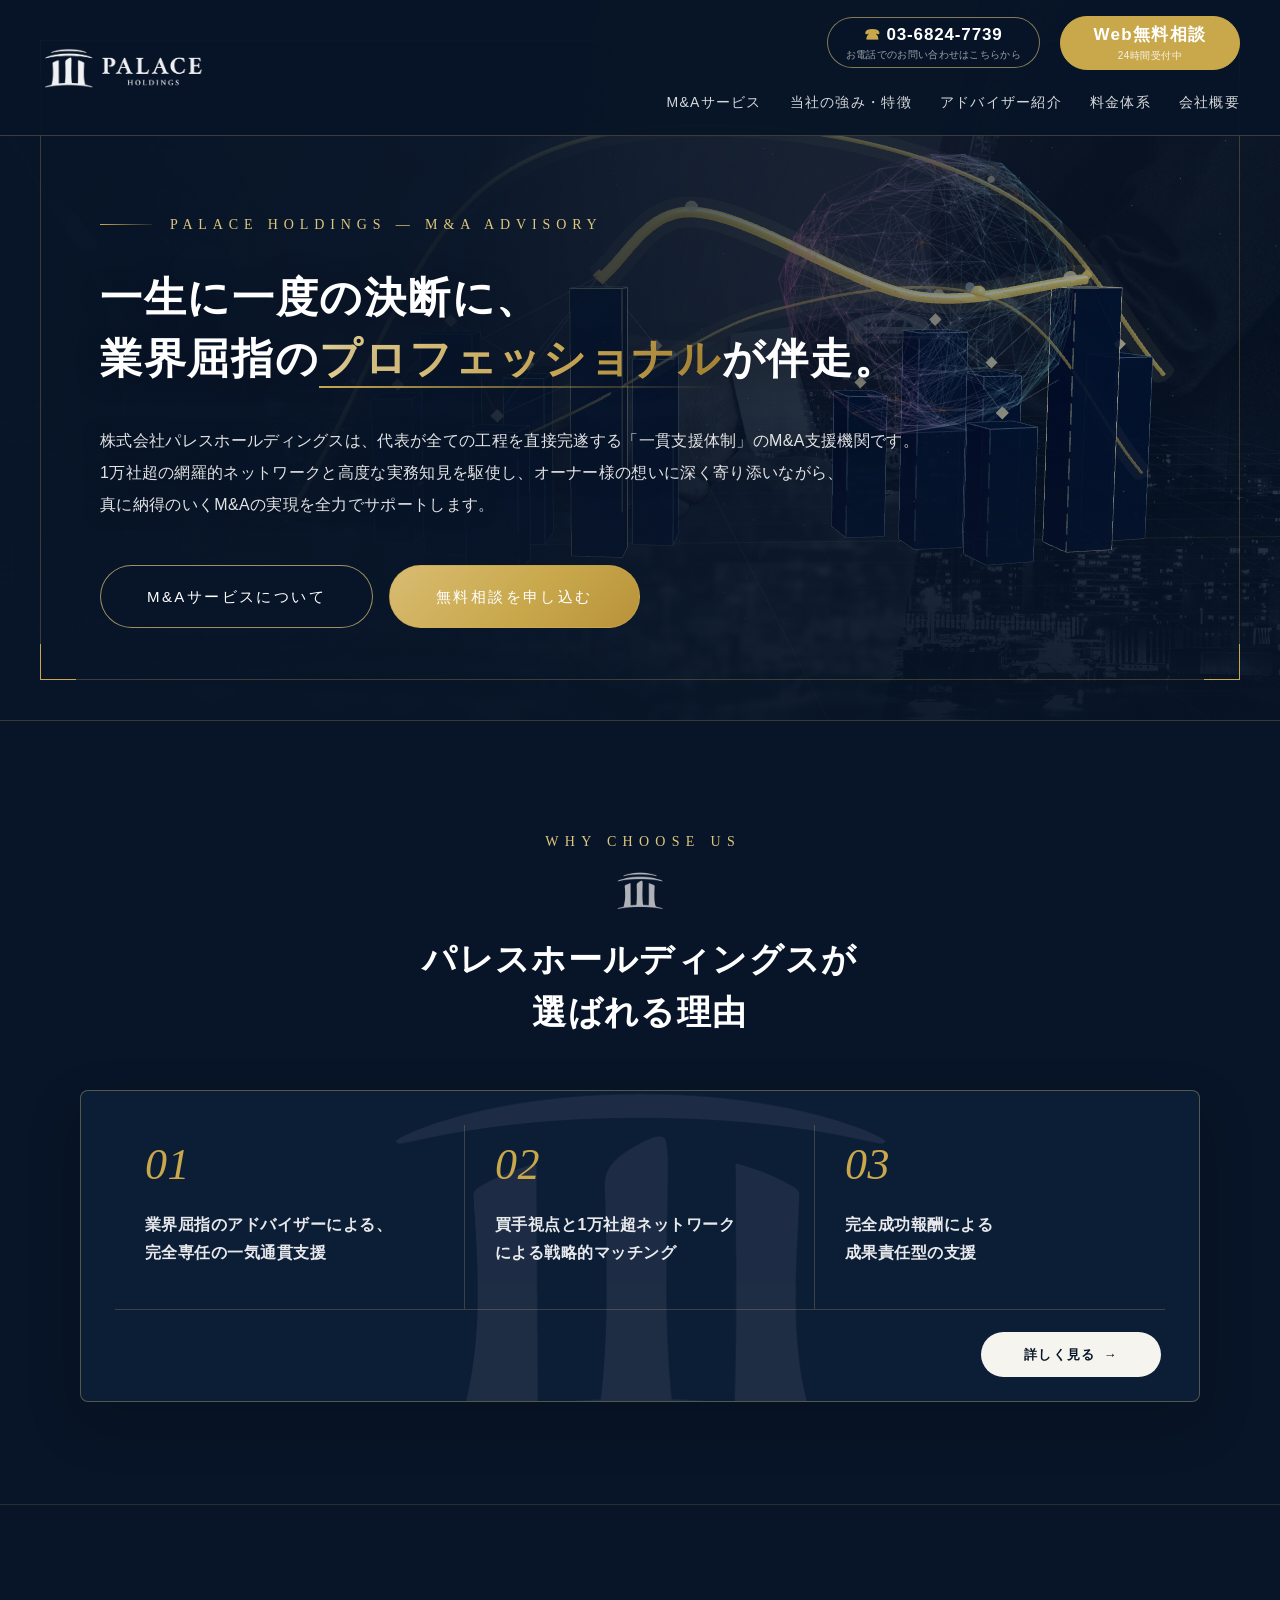
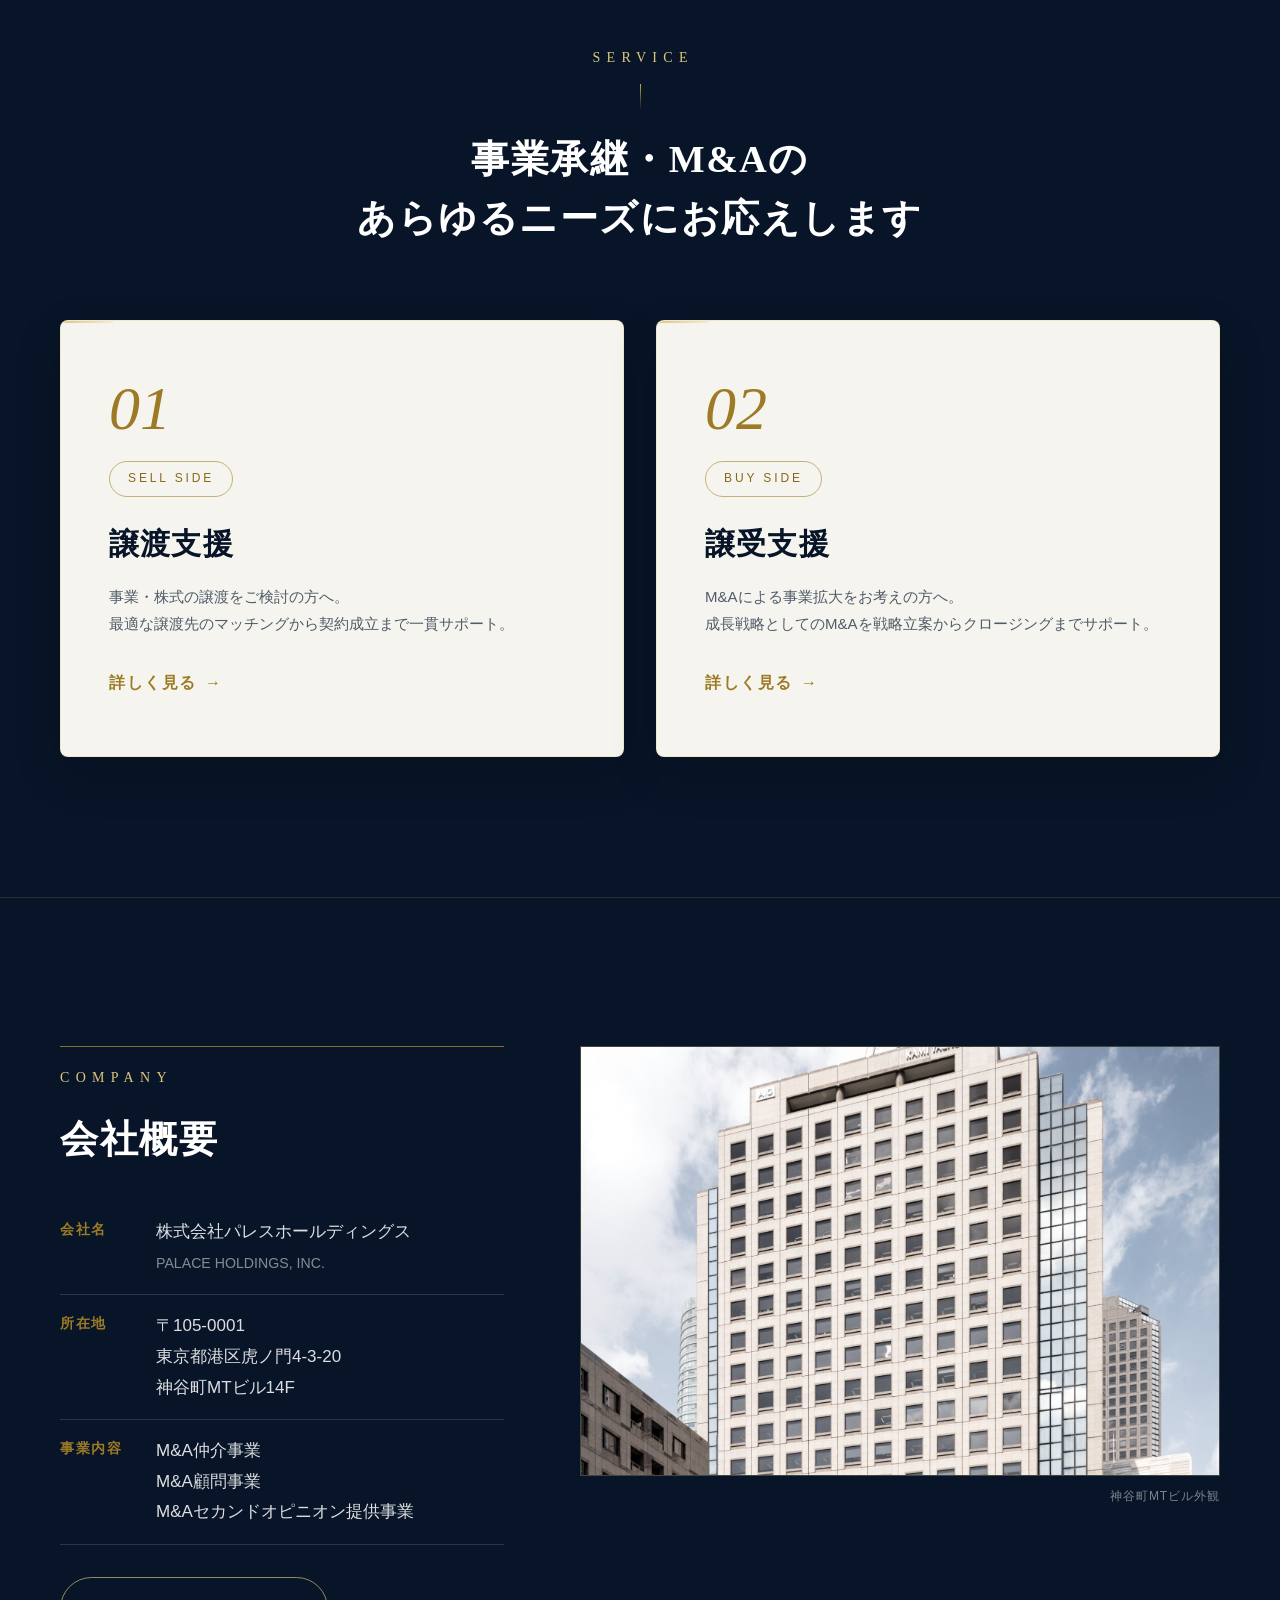
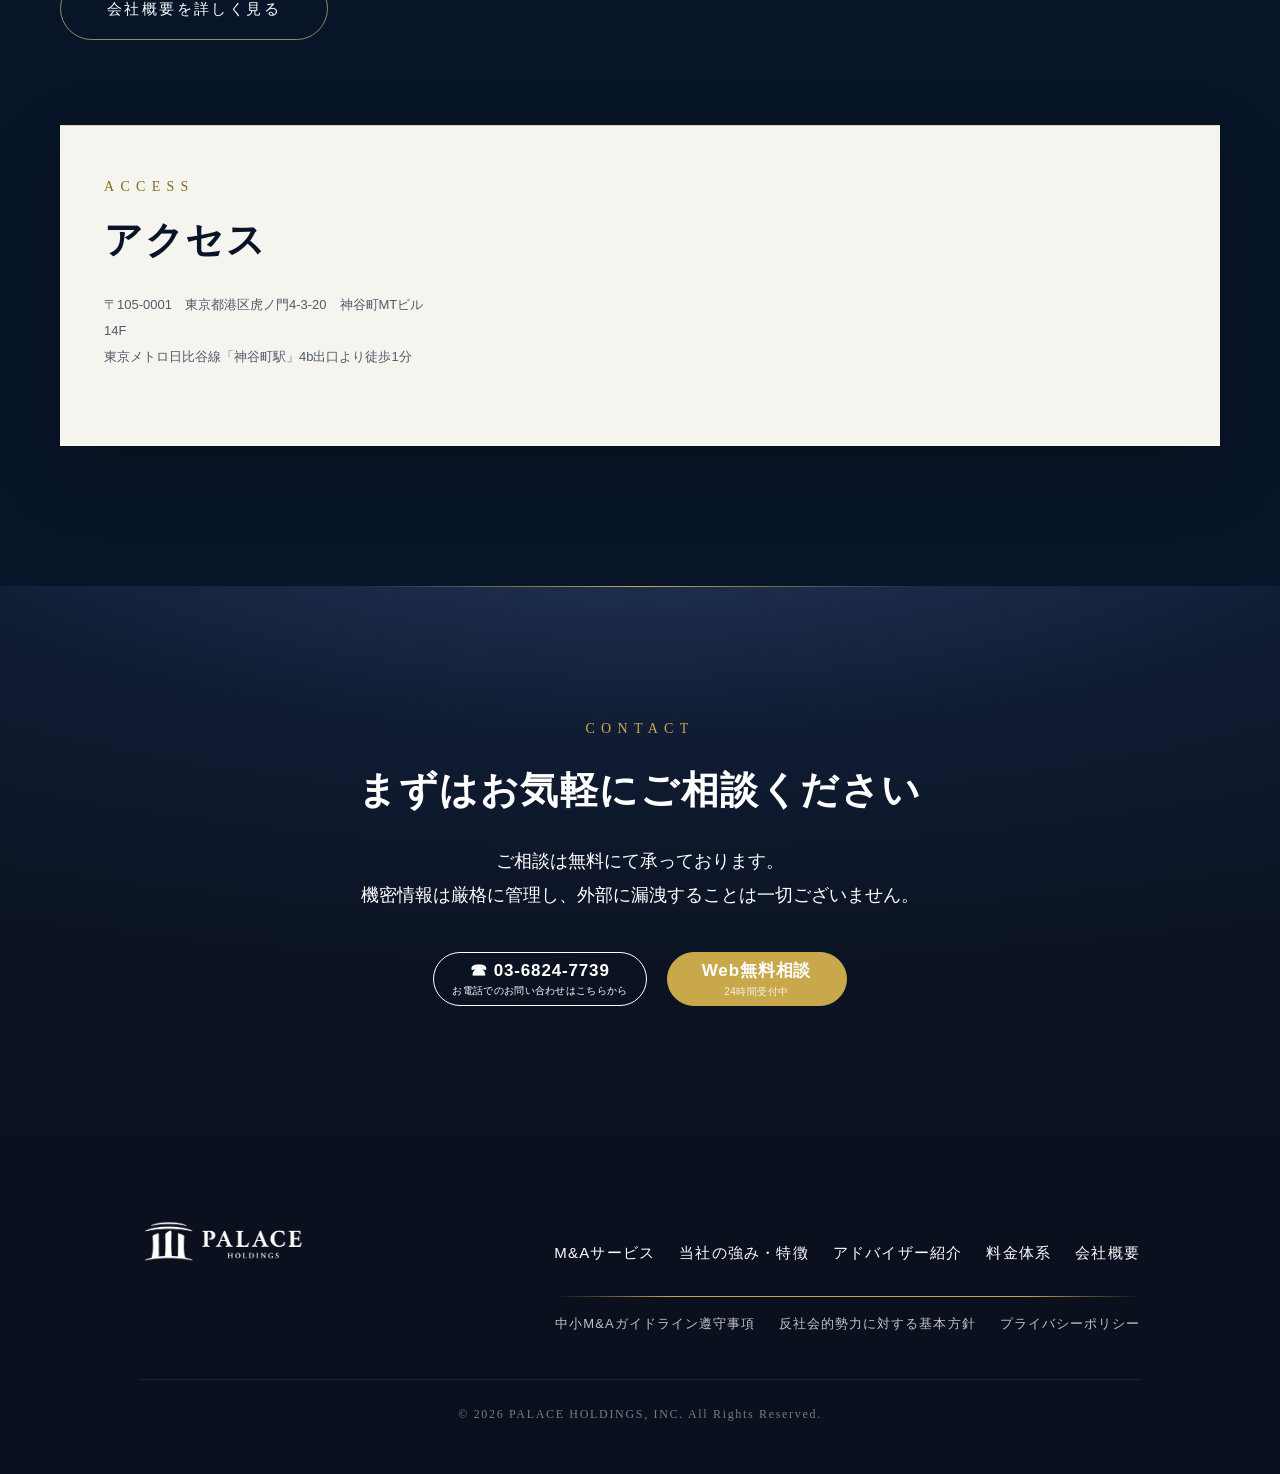
==== commit c8eb73c4: "Publish V4 site and remove private materials" ====
--- a/index.html
+++ b/index.html
@@ -1,6 +1,7 @@
 <!DOCTYPE html>
 <html lang="ja">
 <head>
+  <meta charset="UTF-8">
   <!-- Google tag (gtag.js) -->
   <script async src="https://www.googletagmanager.com/gtag/js?id=G-W23X70DLMN"></script>
   <script>
@@ -9,12 +10,11 @@
     gtag('js', new Date());
     gtag('config', 'G-W23X70DLMN');
   </script>
-  <meta charset="UTF-8">
   <meta name="viewport" content="width=device-width, initial-scale=1.0">
   <meta http-equiv="Content-Security-Policy" content="default-src 'self'; script-src 'self' 'unsafe-inline' https://www.googletagmanager.com https://www.google-analytics.com; style-src 'self' 'unsafe-inline' https://fonts.googleapis.com; font-src 'self' https://fonts.gstatic.com; img-src 'self' data: https:; frame-src https://www.google.com https://docs.google.com; connect-src 'self' https://www.google-analytics.com https://www.googletagmanager.com https://*.analytics.google.com;">
   <meta http-equiv="X-Content-Type-Options" content="nosniff">
   <meta name="referrer" content="strict-origin-when-cross-origin">
-  <title>【V4プレビュー】株式会社パレスホールディングス | M&A仲介・顧問事業</title>
+  <title>株式会社パレスホールディングス | M&A仲介・顧問事業</title>
   <link rel="preconnect" href="https://fonts.googleapis.com">
   <link rel="preconnect" href="https://fonts.gstatic.com" crossorigin>
   <link href="https://fonts.googleapis.com/css2?family=Cormorant+Garamond:ital,wght@0,400;0,500;0,600;0,700;1,400;1,500&family=Shippori+Mincho:wght@500;600;700&family=Noto+Sans+JP:wght@400;500;700&display=swap" rel="stylesheet">
@@ -29,7 +29,7 @@
   <a href="index.html" class="header-logo">
     <img src="assets/images/企業ロゴ_透過_文字白.png" alt="PALACE HOLDINGS">
   </a>
-  <button class="nav-toggle" id="navToggle" aria-label="メニュー"><span></span><span></span><span></span></button>
+  <button type="button" class="nav-toggle" id="navToggle" aria-label="メニュー" aria-controls="mobileNav" aria-expanded="false"><span></span><span></span><span></span></button>
   <div class="header-right">
     <div class="header-cta">
       <div class="header-tel-block">
@@ -51,7 +51,7 @@
 </header>
 
 <!-- モバイル用ナビ -->
-<div class="mobile-nav" id="mobileNav">
+<div class="mobile-nav" id="mobileNav" inert>
   <ul>
     <li><a href="service.html">M&amp;Aサービス</a></li>
     <li><a href="strengths.html">当社の強み・特徴</a></li>
@@ -90,7 +90,6 @@
       </div>
     </div>
   </div>
-  <div class="hero-scroll" aria-hidden="true"><span>Scroll</span></div>
 </section>
 
 <!-- STRENGTHS -->
@@ -165,7 +164,7 @@
         <h2 class="section-title" style="margin-bottom:32px;">アクセス</h2>
         <p style="font-size:13px;color:#555;margin-bottom:12px;">〒105-0001　東京都港区虎ノ門4-3-20　神谷町MTビル14F<br>東京メトロ日比谷線「神谷町駅」4b出口より徒歩1分</p>
         <div class="company-map" style="overflow:hidden;height:280px;">
-          <iframe src="https://www.google.com/maps/embed?pb=!1m18!1m12!1m3!1d3241.54827417036!2d139.74195147710373!3d35.66349963094568!2m3!1f0!2f0!3f0!3m2!1i1024!2i768!4f13.1!3m3!1m2!1s0x60188b0036cb3ebf%3A0x29ab6bb81b6a5f85!2z44ix44OR44Os44K544Ob44O844Or44OH44Kj44Oz44Kw44K5!5e0!3m2!1sja!2sjp!4v1775643351491!5m2!1sja!2sjp" width="100%" height="280" style="border:0;display:block;" allowfullscreen="" loading="lazy" referrerpolicy="no-referrer-when-downgrade"></iframe>
+          <iframe title="パレスホールディングス所在地の地図" src="https://www.google.com/maps/embed?pb=!1m18!1m12!1m3!1d3241.54827417036!2d139.74195147710373!3d35.66349963094568!2m3!1f0!2f0!3f0!3m2!1i1024!2i768!4f13.1!3m3!1m2!1s0x60188b0036cb3ebf%3A0x29ab6bb81b6a5f85!2z44ix44OR44Os44K544Ob44O844Or44OH44Kj44Oz44Kw44K5!5e0!3m2!1sja!2sjp!4v1775643351491!5m2!1sja!2sjp" width="100%" height="280" style="border:0;display:block;" allowfullscreen="" loading="lazy" referrerpolicy="no-referrer-when-downgrade"></iframe>
         </div>
       </div>
       <div class="company-visual fade-in fade-in-delay-2">
@@ -227,21 +226,6 @@
 </a>
 
 <script type="module" src="assets/js/v4-hero.js"></script>
-<script>
-  document.getElementById("navToggle").addEventListener("click",function(){
-    document.getElementById("mobileNav").classList.toggle("open");
-  });
-  var mbb=document.querySelector(".mobile-bottom-banner");
-  if(mbb){window.addEventListener("scroll",function(){mbb.classList.toggle("visible",window.scrollY>200);});}
-
-  // Scroll fade-in
-  var fadeEls=document.querySelectorAll(".fade-in");
-  if(fadeEls.length){
-    var obs=new IntersectionObserver(function(entries){
-      entries.forEach(function(e){if(e.isIntersecting){e.target.classList.add("visible");obs.unobserve(e.target);}});
-    },{threshold:0.15});
-    fadeEls.forEach(function(el){obs.observe(el);});
-  }
-</script>
+<script src="assets/js/site.js"></script>
 </body>
 </html>
--- a/css/style.css
+++ b/css/style.css
@@ -1,5 +1,21 @@
-/* ===== RESET & BASE ===== */
-*, *::before, *::after { box-sizing: border-box; margin: 0; padding: 0; }
+/* ===== RESET & BASE ===== */
+*, *::before, *::after { box-sizing: border-box; margin: 0; padding: 0; }
+
+:focus-visible { outline: 2px solid currentColor; outline-offset: 4px; }
+button.flow-tab { background: transparent; border: 0; border-bottom: 3px solid transparent; font-family: inherit; }
+.service-item[id] { scroll-margin-top: 150px; }
+
+@media (prefers-reduced-motion: reduce) {
+  *, *::before, *::after {
+    animation: none !important;
+    transition: none !important;
+    scroll-behavior: auto !important;
+  }
+  .hero-title, .hero-desc, .hero-kicker, .hero-btns {
+    opacity: 1 !important;
+    transform: none !important;
+  }
+}
 
 /* ===== RESPONSIVE HELPERS ===== */
 .sp-only { display: none; }
@@ -25,9 +41,9 @@
 
 
 /* ===== SCROLL FADE-IN ===== */
-.fade-in {
-  opacity: 0;
-  transform: translateY(30px);
+.fade-in {
+  opacity: 1;
+  transform: none;
   transition: opacity 0.8s ease, transform 0.8s ease;
 }
 .fade-in.visible {
@@ -1081,12 +1097,14 @@
   .footer-nav-main .footer-nav-inline { display: flex; justify-content: center; gap: 16px; width: 100%; }
   .footer-nav-main .footer-nav-inline a { width: auto; display: inline-block; }
   .footer-nav-sub a { white-space: normal; text-align: center; }
-  .footer-copy { font-size: 11px; white-space: nowrap; }
+  .footer-copy { font-size: 11px; white-space: normal; text-wrap: balance; }
   .contact-layout { grid-template-columns: 1fr; gap: 40px; }
   .contact-form-wrap { padding: 32px 20px; }
   .page-hero { padding: 110px 24px 60px; }
   .page-hero-title { font-size: 26px; }
-  .cta-section { padding: 60px 24px; }
+  .cta-section { padding: 60px 24px; }
+  .cta-section .section-title { text-wrap: balance; }
+  .fee-table td:first-child { text-wrap: balance; }
   .cta-btns { flex-direction: column; align-items: center; }
 
   /* モバイル下部固定バナー */
@@ -1148,11 +1166,6 @@
   footer { padding-bottom: 64px; }
 }
 
-/* ============================================================
-   V3 LUXURY LAYER — 2026 editorial luxury refinement
-   既存クラスをカスケードで上書きする追加レイヤー。
-   ============================================================ */
-
 /* ----- Global refinement ----- */
 ::selection { background: var(--gold); color: var(--ink); }
 body { color: #2B2F36; }
@@ -1209,16 +1222,17 @@
 }
 
 /* ----- Scroll reveal: blur + rise ----- */
-.fade-in {
-  opacity: 0;
-  transform: translateY(34px);
-  filter: blur(8px);
+.fade-in {
+  opacity: 1;
+  transform: none;
+  filter: none;
   transition:
     opacity 1s cubic-bezier(0.22, 0.61, 0.36, 1),
     transform 1s cubic-bezier(0.22, 0.61, 0.36, 1),
     filter 1s ease;
-}
-.fade-in.visible { opacity: 1; transform: translateY(0); filter: blur(0); }
+}
+.fade-in.is-observed { opacity: 0; transform: translateY(34px); }
+.fade-in.visible { opacity: 1; transform: translateY(0); filter: blur(0); }
 
 /* ----- Header: frosted glass ----- */
 header {
@@ -1349,39 +1363,6 @@
   white-space: nowrap;
 }
 
-.hero-scroll {
-  position: absolute;
-  left: 50%;
-  bottom: 0;
-  transform: translateX(-50%);
-  z-index: 3;
-  display: flex;
-  flex-direction: column;
-  align-items: center;
-  gap: 12px;
-  pointer-events: none;
-}
-.hero-scroll span {
-  font-family: var(--font-en);
-  font-size: 11px;
-  letter-spacing: 0.38em;
-  text-indent: 0.38em;
-  color: rgba(255, 255, 255, 0.55);
-  text-transform: uppercase;
-}
-.hero-scroll::after {
-  content: '';
-  width: 1px;
-  height: 64px;
-  background: linear-gradient(to bottom, var(--gold) 50%, rgba(255,255,255,0.18) 50%);
-  background-size: 100% 200%;
-  animation: heroScrollLine 2.4s ease-in-out infinite;
-}
-@keyframes heroScrollLine {
-  0% { background-position: 0 -64px; }
-  100% { background-position: 0 64px; }
-}
-
 /* ----- Sections: more air, warm paper ----- */
 .section { padding: 140px 60px; }
 
@@ -1563,7 +1544,6 @@
   .hero-frame-corner.bl { bottom: 14px; left: 14px; }
   .hero-frame-corner.br { bottom: 14px; right: 14px; }
   .hero-watermark { font-size: 110px; right: -6%; bottom: -3%; }
-  .hero-scroll { display: none; }
 
   .btn { padding: 14px 34px; font-size: 14px; }
 
--- a/css/v4-3d.css
+++ b/css/v4-3d.css
@@ -103,8 +103,7 @@
 .hero-inner { position: relative; z-index: 3; }
 .hero-content { max-width: 920px; }
 .hero-frame-border,
-.hero-frame-corner,
-.hero-scroll { z-index: 4; }
+.hero-frame-corner { z-index: 4; }
 .hero-watermark { display: none !important; }
 
 .hero-kicker { color: #ddc77d; }
@@ -390,7 +389,7 @@
   grid-column: 1;
   grid-row: 1;
   margin: 48px 44px 12px;
-  color: #ddc77d;
+  color: #87691d;
 }
 
 .company-access > .section-title {
